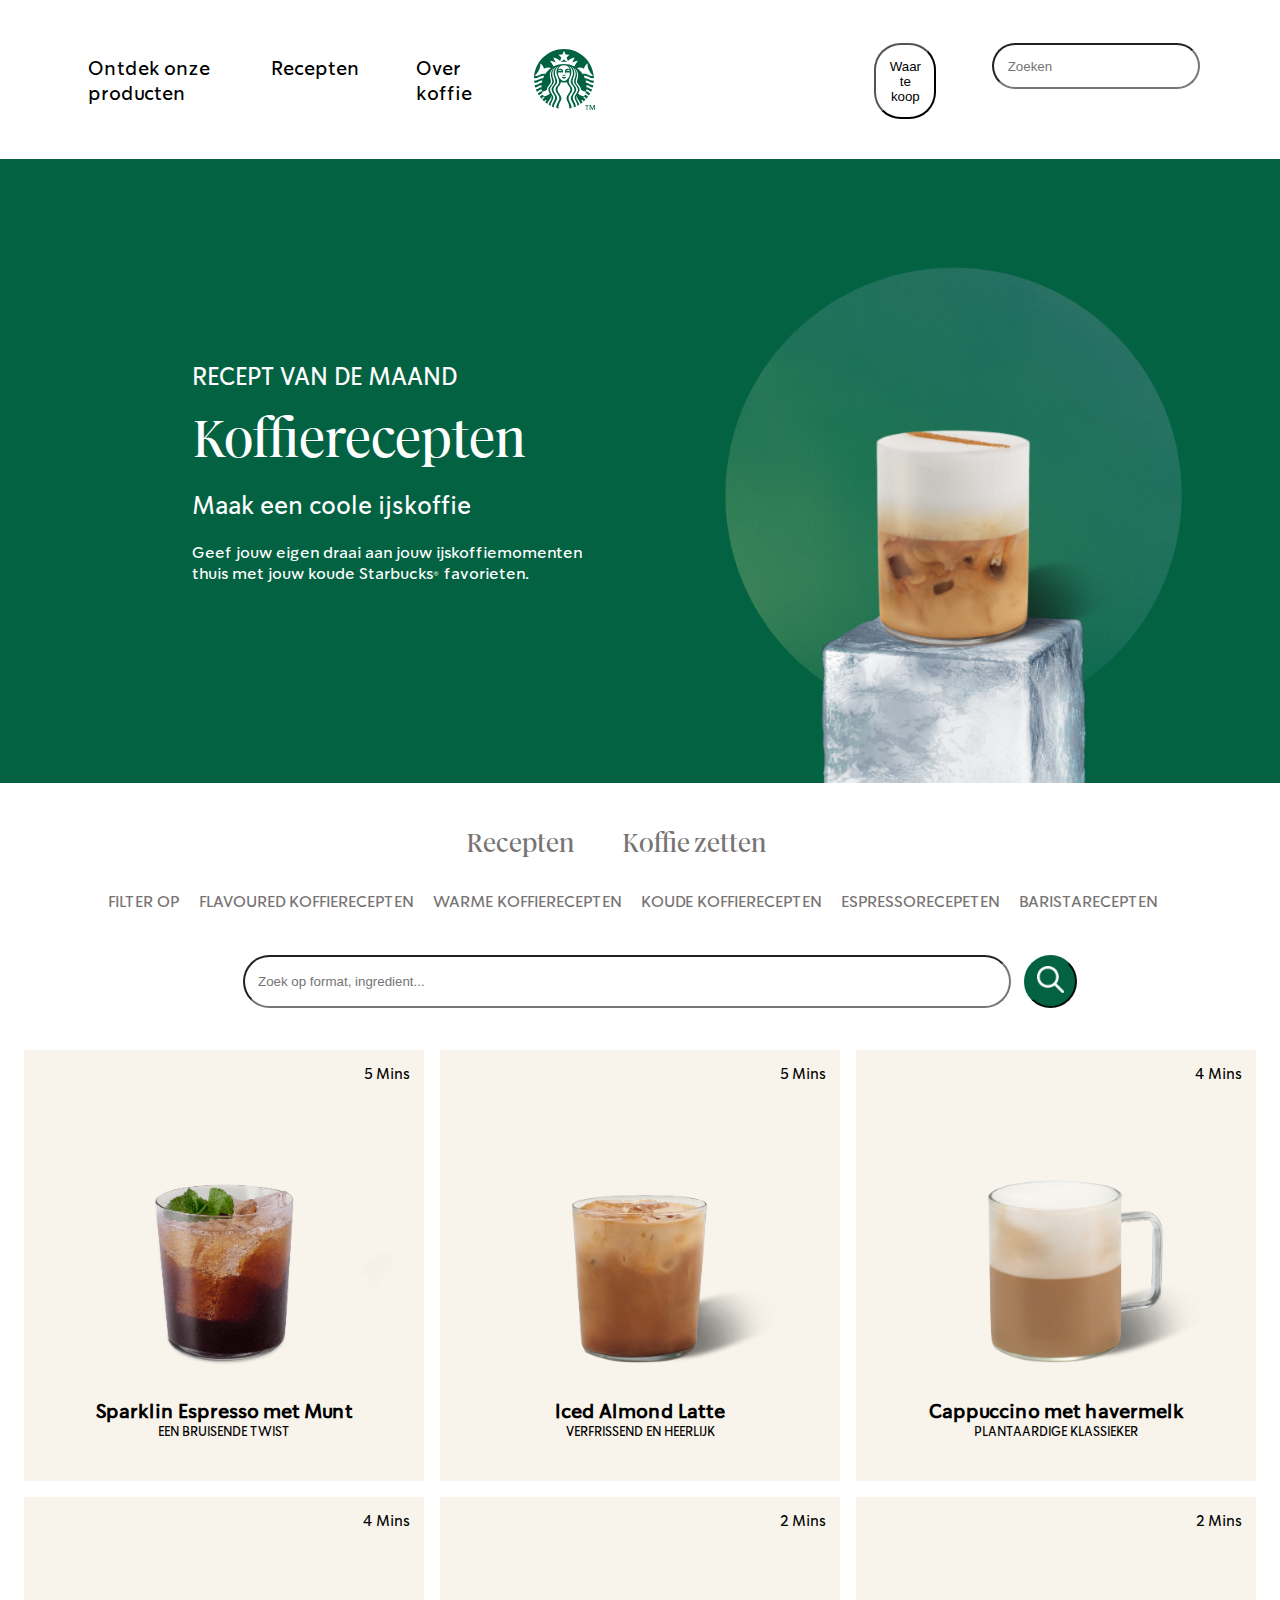
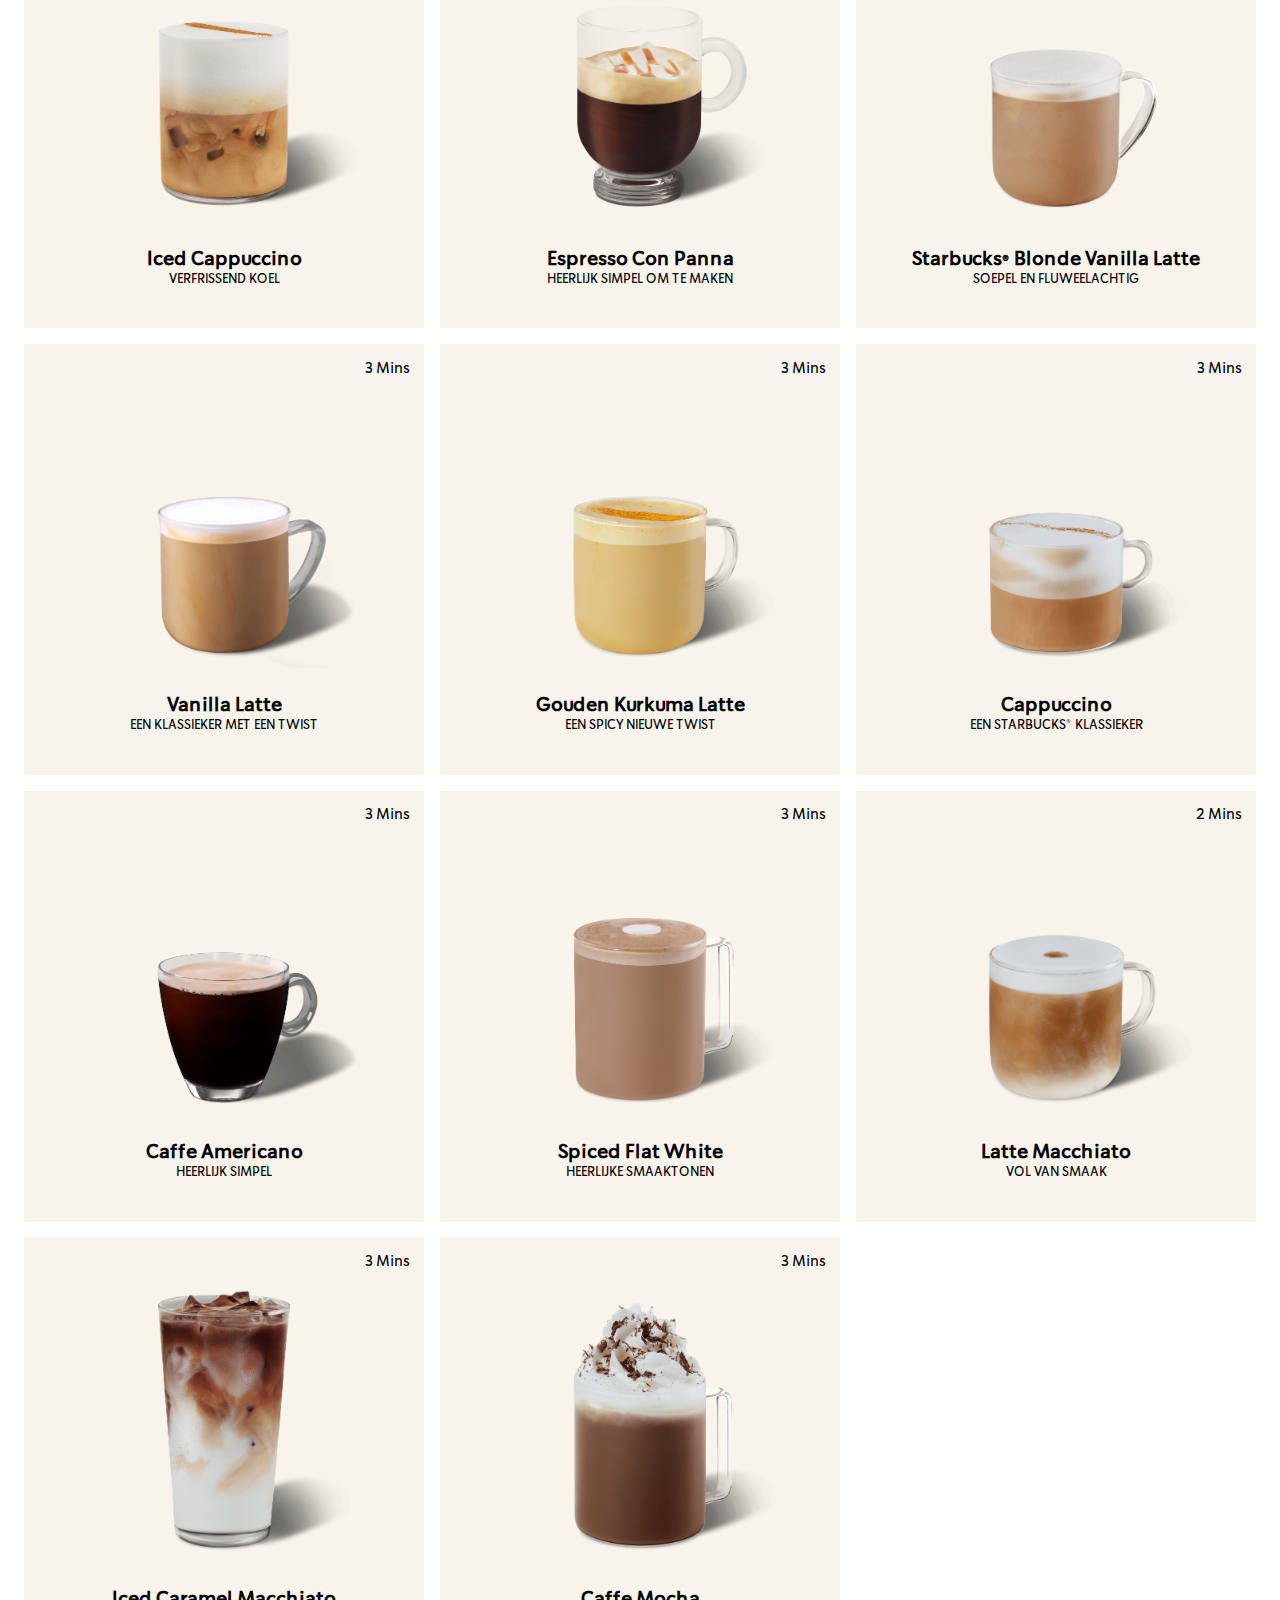
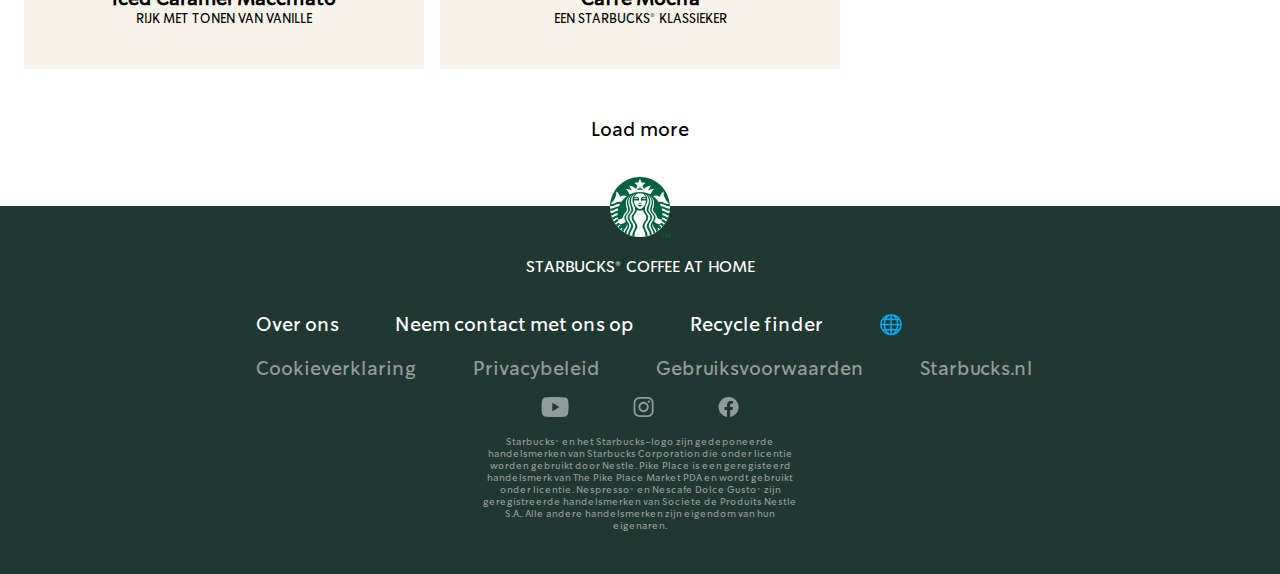
==== koffierecepten.html @ 139a053f "Za 16 sept 22:38" ====
<!DOCTYPE html>
<html lang="nl">
	
<head>
	<meta charset="UTF-8">
	<meta name="author" content="Elles Epskamp">
	<meta name="viewport" content="width=device-width, initial-scale=1.0">
	
	<title>Recepten | Starbucks® voor Thuis</title>
	
	<link href="styles/style.css" rel="stylesheet">
	<link rel="icon" type="image/svg" href="images/Starbuckslogo.svg">
</head>

<body>
    <!--header content-->
    <header>
        <nav>
            <ul>
                <li><a href="#">Ontdek onze producten</a></li>
                <li><a href="koffierecepten.html">Recepten</a></li>
                <li><a href="overkoffie.html">Over koffie</a></li>
            </ul>
        </nav>
			<img src="images/Starbuckslogo.svg" alt="Starbuckslogo">
		<nav>
			<ul>
				<li><button>Waar te koop</button></li>
				<li><input type="text" id="Zoekfunctie" name="Zoekfunctie" placeholder="Zoeken"></li>
			</ul>
		</nav>
	</header>
	<!--main content-->
	<main>
		<section> <!--section 1-->
			<article> 
				<h2>RECEPT VAN DE MAAND</h2>
				<h1>Koffierecepten</h1>
				<h2>Maak een coole ijskoffie</h2>
				<p>Geef jouw eigen draai aan jouw ijskoffiemomenten thuis met jouw koude Starbucks® favorieten.</p>
			</article>
			<img src="images/HeaderRecepten.png" alt="Iced cappuccino op een ijsblok">
		</section>
		<section> <!--section 2 -->
			<ul>
				<li>
					<a href="#">Recepten</a>
					<a href="#">Koffie zetten</a>
				</li>
				<li>
					<a href="#">FILTER OP</a>
					<a href="#">FLAVOURED KOFFIERECEPTEN</a>
					<a href="#">WARME KOFFIERECEPTEN</a>
					<a href="#">KOUDE KOFFIERECEPTEN</a>
					<a href="#">ESPRESSORECEPETEN</a>
					<a href="#">BARISTARECEPTEN</a>
				</li>
			</ul>
		</section>
		<section> <!--section 3-->
			<input type="text" id="Zoekfunctiekoffie" name="Zoekfunctie" placeholder="Zoek op format, ingredient...">
			<button><img src="images/search.png" alt="Icoontje vergrootglas"></button>
		</section>
		<section> <!--section 4-->
			<ul>
				<li>
					<a href="#">
						<img src="images/SparklingEspressoMunt.webp" alt="Sparkling espresso met munt in een glas">
						<p>
							5 Mins
						</p>
						<h3>
							Sparklin Espresso met Munt
						</h3>
						<p>
							Een bruisende twist
						</p>
					</a>
				</li>
				<li>
					<a href="#">
						<img src="images/IcedAlmondLatte.webp" alt="Iced almond latte in een glas">
						<p>
							5 Mins
						</p>
						<h3>
							Iced Almond Latte
						</h3>
						<p>
							Verfrissend en heerlijk
						</p>
					</a>
				</li>
				<li>
					<a href="#">
						<img src="images/CappuccinoHaver.webp" alt="Cappuccino met havermelk in glas">
						<p>
							4 Mins
						</p>
						<h3>
							Cappuccino met havermelk
						</h3>
						<p>
							Plantaardige klassieker
						</p>
					</a>
				</li>
				<li>
					<a href="#">
						<img src="images/IcedCappuccino.webp" alt="Iced cappuccino in glas">
						<p>
							4 Mins
						</p>
						<h3>
							Iced Cappuccino
						</h3>
						<p>
							Verfrissend koel
						</p>
					</a>
				</li>
				<li>
					<a href="#">
						<img src="images/EspressoConPanna.webp" alt="Espresso con panna in glas">
						<p>
							2 Mins
						</p>
						<h3>
							Espresso Con Panna
						</h3>
						<p>
							Heerlijk simpel om te maken
						</p>
					</a>
				</li>
				<li>
					<a href="#">
						<img src="images/StrarbucksBlondeVanillaLatte.webp" alt="Blonde vanilla latte in glas">
						<p>
							2 Mins
						</p>
						<h3>
							Starbucks® Blonde Vanilla Latte
						</h3>
						<p>
							Soepel en Fluweelachtig
						</p>
					</a>
				</li>
				<li>
					<a href="#">
						<img src="images/VanillaLatte.webp" alt="Vanilla latte in glas">
						<p>
							3 Mins
						</p>
						<h3>
							Vanilla Latte
						</h3>
						<p>
							Een klassieker met een twist
						</p>
					</a>
				</li>
				<li>
					<a href="#">
						<img src="images/GoudenKurkumaLatte.webp" alt="Gouden kurkuma latte in glas">
						<p>
							3 Mins
						</p>
						<h3>
							Gouden Kurkuma Latte
						</h3>
						<p>
							Een spicy nieuwe twist
						</p>
					</a>
				</li>
				<li>
					<a href="#">
						<img src="images/Cappuccino.webp" alt="Cappuccino in glas">
						<p>
							3 Mins
						</p>
						<h3>
							Cappuccino
						</h3>
						<p>
							Een Starbucks® klassieker
						</p>
					</a>
				</li>
				<li>
					<a href="#">
						<img src="images/CaffeAmericano.webp" alt="Caffe americano in glas">
						<p>
							3 Mins
						</p>
						<h3>
							Caffe Americano
						</h3>
						<p>
							Heerlijk simpel
						</p>
					</a>
				</li>
				<li>
					<a href="#">
						<img src="images/SpicedFlatWhite.webp" alt="Spiced flat white in glas">
						<p>
							3 Mins
						</p>
						<h3>
							Spiced Flat White
						</h3>
						<p>
							Heerlijke smaaktonen
						</p>
					</a>
				</li>
				<li>
					<a href="#">
						<img src="images/LatteMacchiato.webp" alt="Latte macchiato in glas">
						<p>
							2 Mins
						</p>
						<h3>
							Latte Macchiato
						</h3>
						<p>
							Vol van smaak
						</p>
					</a>
				</li>
				<li>
					<a href="#">
						<img src="images/IcedCaramelMacchiato.webp" alt="Iced caramel macchiato in glas">
						<p>
							3 Mins
						</p>
						<h3>
							Iced Caramel Macchiato
						</h3>
						<p>
							Rijk met tonen van vanille
						</p>
					</a>
				</li>
				<li>
					<a href="#">
						<img src="images/CafeMocha.webp" alt="Caffe mocha in glas">
						<p>
							3 Mins
						</p>
						<h3>
							Caffe Mocha
						</h3>
						<p>
							Een Starbucks® klassieker
						</p>
					</a>
				</li>
			</ul>
		</section>
		<section> <!--section 5-->
			<a href="#" id="load-more-button">Load more</a>
		</section>
	</main>
	<!--footer content-->
	<footer>
		<img src="images/Starbuckslogo.svg" alt="Starbuckslogo">
		<p>Starbucks® coffee at home</p>
        <nav>
            <ul>
                <li><a href="#">Over ons</a></li>
                <li><a href="#">Neem contact met ons op</a></li>
                <li><a href="#">Recycle finder</a></li>
            	<li><a href="#">&#x1f310;</a></li>
            </ul>
			<ul>
                <li><a href="#">Cookieverklaring</a></li>
                <li><a href="#">Privacybeleid</a></li>
                <li><a href="#">Gebruiksvoorwaarden</a></li>
				<li><a href="#">Starbucks.nl</a></li>
            </ul>
		</nav>
		<section> <!--section 6-->
			<img src="images/YoutubeLogo.svg" alt="Logo youtube"> 
			<img src="images/InstagramLogo.svg" alt="Logo instagram">
			<img src="images/FacebookLogo.svg" alt="Logo facebook">
		</section>
        <p>Starbucks® en het Starbucks-logo zijn gedeponeerde handelsmerken van Starbucks Corporation die onder licentie worden gebruikt door Nestle. Pike Place is een geregisteerd handelsmerk van The Pike Place Market PDA en wordt gebruikt onder licentie. Nespresso® en Nescafe Dolce Gusto® zijn geregistreerde handelsmerken van Societe de Produits Nestle S.A.. Alle andere handelsmerken zijn eigendom van hun eigenaren. </p>
	</footer>
	

	<script defer src="scripts/script.js"></script>
</body>
	
</html>
---- styles/style.css ----
/**************/
/* CSS REMEDY */
/**************/
*, *::after, *::before {
	box-sizing: border-box;
}





/**********************/
/* CUSTOM PROPERTIES */
/**********************/
:root {

/* Aangepaste kleurvariabelen */
	--color-text: #111;
	--color-background: #eee;
}






/****************/
/* JOUW STYLING */
/****************/

/* Algemene instellingen */
body {
	margin: 0;
	max-width: 100%;
}





/* Lettertypen */
@font-face {
	font-family: "Kop";
	src: url('/fonts/Lander\ Grande\ Regular.otf');
}

@font-face {
	font-family: "NormalText";
	src: url('/fonts/SoDoSans-Regular.ttf');
}





/* Header sectie */
header {
	display: grid;
	grid-template-columns: 1fr auto 1fr;
	align-items: center;
	width: 100vw;
	padding: 1.5em;
}





/* Navigatie (algemeen) */
nav ul {
	display: flex;
	padding: 0;
	margin-left: 4em;
}

nav ul li {
	list-style-type: none;
	padding-top: 0.2em;
	padding-right: 3.5em;
}

nav ul li a {
	text-decoration: none;
	color: black;
	font-weight: 100;
	font-size: 1.2em;
}

nav ul li a:hover,
nav ul li a:active {
	text-decoration: underline;
	color: #036242;
	font-weight: bold;
	font-size: 1.2em;
}

nav button:first-of-type {
	padding: 1em;
	border-radius: 2em;
	margin-left: 16em;
}

nav input:first-of-type {
	padding: 1em;
	border-radius: 2em;
	margin: 0;
}

nav input:first-of-type:hover,
nav input:first-of-type:active,
nav button:first-of-type:hover,
nav button:first-of-type:active {
	padding: 1em;
	border-radius: 2em;
	border-color: #036242;
}





/* Algemene sectie-instellingen */
section {
	max-width: 100%;
}





/* Eerste sectie */
main > section:first-of-type {
	background-color: #036242;
	display: flex;
	align-items: center;
	justify-content: space-between;
	margin: 0;
}

main article:first-of-type {
	margin: 0;
	padding-left: 12em;
}

section:first-of-type p:first-of-type {
	color: white;
}

/* Afbeeldingen in de eerste sectie */
main > section:first-of-type img {
	height: 35em;
	width: auto;
	margin-right: 6em;
	margin-left: 8em;
	margin-top: 4em;
}





/* Tweede sectie */
section:nth-of-type(2) {
	display: flex;
	justify-content: center;
}

section:nth-of-type(2) ul li:first-of-type {
	display: flex;
	justify-content: center;
	margin-top: 2em;
	margin-bottom: 2em;
}

section:nth-of-type(2) li:first-of-type a {
	padding-right: 2em;
	color: #787474;
	font-size: 1.5em;
	font-family: "Kop", Arial;
	text-decoration: none;
}

section:nth-of-type(2) li:first-of-type a:hover,
section:nth-of-type(2) li:first-of-type a:active {
	font-size: 1.5em;
	font-family: "Kop", Arial;
	text-decoration: underline;
	color: #036242;
}

section:nth-of-type(2) ul {
	padding: 0;
}

section:nth-of-type(2) li:nth-of-type(2) a {
	padding-right: 1em;
	color: #787474;
	font-size: 1em;
	font-family: "NormalText", Arial;
	text-decoration: none;
}

section:nth-of-type(2) li:nth-of-type(2) a:hover,
section:nth-of-type(2) li:nth-of-type(2) a:active {
	font-size: 1em;
	font-family: "NormalText", Arial;
	text-decoration: underline;
	color: #036242;
}



/* Derde sectie */
section:nth-of-type(3) {
	display: flex;
	justify-content: center; /* Horizontaal centreren */
	align-items: center; /* Verticaal centreren */
}

section:nth-of-type(3) input {
	padding: 1em;
	border-radius: 2em;
	margin-left: 3em;
	margin-top: 2em;
	margin-bottom: 2em;
	width: 60%;
	height: 4em;
}

section:nth-of-type(3) input:hover,
section:nth-of-type(3) input:active {
	padding: 1em;
	border-radius: 2em;
	border-color: #036242;
}

section:nth-of-type(3) button {
	border-radius: 50%;
	border-color: #036242;
	background-color: #036242;
	height: 4em;
	width: 4em;
	margin-left: 1em;
}

section:nth-of-type(3) button img {
	height: 2em;
	width: auto;
}

section:nth-of-type(3) button:hover,
section:nth-of-type(3) button:active {
	border-radius: 50%;
	border-color: #036242;
	background-color: #787474;
	height: 4em;
	width: 4em;
	margin-left: 1em;
}



/* Grid in de vierde sectie */
section:nth-of-type(4) ul {
	display: grid;
	grid-template-columns: repeat(3, 1fr); /* Drie even grote kolommen */
	gap: 1em; /* Voeg ruimte tussen de grid-items toe */
	justify-content: center; /* Plaats het grid in het midden van de container */
	padding: 0;
	margin-left: 8em;
	margin-right: 8em;
}

section:nth-of-type(4) ul li {
	list-style-type: none;
	text-align: center;
	padding: 1em;
	width: 25em;
	background-color: #f8f4ec;
	position: relative; /* Maak de positie van het vakje relatief voor absolute positionering */
}

section:nth-of-type(4) ul li p:first-of-type {
	margin-top: 0; /* Verwijder de bovenmarge van de p-elementen */
	position: absolute; /* Maak de positie van de p-elementen absoluut */
	right: 1em; /* Plaats de p-elementen 0.5em vanaf de rechterbovenhoek van het vakje */
	top: 1em; /* Plaats de p-elementen 0.5em vanaf de bovenkant van het vakje */
}

section:nth-of-type(4) ul img {
	max-width: 100%;
	height: auto;
}

section:nth-of-type(4) ul li h3 {
	margin-top: 1em;
	font-size: 1.2em;
	margin-bottom: 0em;
}

section:nth-of-type(4) ul li p {
	margin-top: 0em;
	font-size: 0.9em;
	margin-bottom: 2em;
}

section:nth-of-type(4) ul li a {
	text-decoration: none;
	color: inherit; /* Gebruik de kleur van de ouder (zwart) */
	font-weight: inherit; /* Gebruik de standaard letterdikte */
	font-size: inherit; /* Gebruik de standaard lettergrootte */
}

section:nth-of-type(4) ul li a p:nth-of-type(2){
	text-transform: uppercase; 
	font-size: 0.8em;
}





/* Center de Load More sectie, sectie 5 */
main section:nth-of-type(5) {
	text-align: center; /* Centreer de tekst horizontaal */
	padding-top: 2em; /* Voeg verticale ruimte toe boven en onder de sectie */
	padding-bottom: 4em;
}
  
/* Style voor de link in Load More */
main section:nth-of-type(5) a {
	text-decoration: none;
	color: black;
	font-size: 1.2em;
}
  
main section:nth-of-type(5) a:hover,
main section:nth-of-type(5) a:active {
	text-decoration: underline;
	color: #036242;
	font-weight: bold;
	font-size: 1.2em;
}
  




/* Overige stijlen */
h1 {
	font-family: "Kop", Arial;
	color: white;
	font-size: 3em;
	font-weight: lighter;
	margin-top: 0;
	margin-bottom: 0.2em;
}

h2 {
	font-family: "NormalText", Arial;
	font-weight: lighter;
	color: white;
}

button {
	background-color: white;
}

li {
	list-style-type: none;
}

p {
	font-family: "NormalText", Arial;
}

a {
	font-family: "NormalText", Arial;
}

/* Footer sectie */
footer {
	background-color: #1f3832;
	display: flex;
	flex-direction: column;
	align-items: center;
	text-align: center;
	padding-bottom: 2em;
}
  
footer > img:first-of-type {
	margin: 0 auto; /* Horizontaal centreren van het logo */
	position: relative;
	bottom: 2em;
}
  
footer > p:first-of-type {
	color: white;
	text-transform: uppercase;
	position: relative;
	bottom: 1em;
	margin: 0;
}

footer > a {
	margin: 1em 0; /* Verticaal centreren van de tekst met wat ruimte boven en onder */
	color: #fff;
}

footer nav {
	max-width: 80%;
}

footer nav ul:first-of-type li a {
	color: white;
}

footer nav ul:nth-of-type(2) li a {
	color: #989c9c;
}

footer section {
	display: flex;
	justify-content: center;
}

footer section img {
	margin-left: 2em;
	margin-right: 2em;
}

footer p:last-of-type {
	color: #989c9c;
	font-size: 0.6em;
	margin-right: 50em;
	margin-left: 50em;
	padding-top: 1em;
}
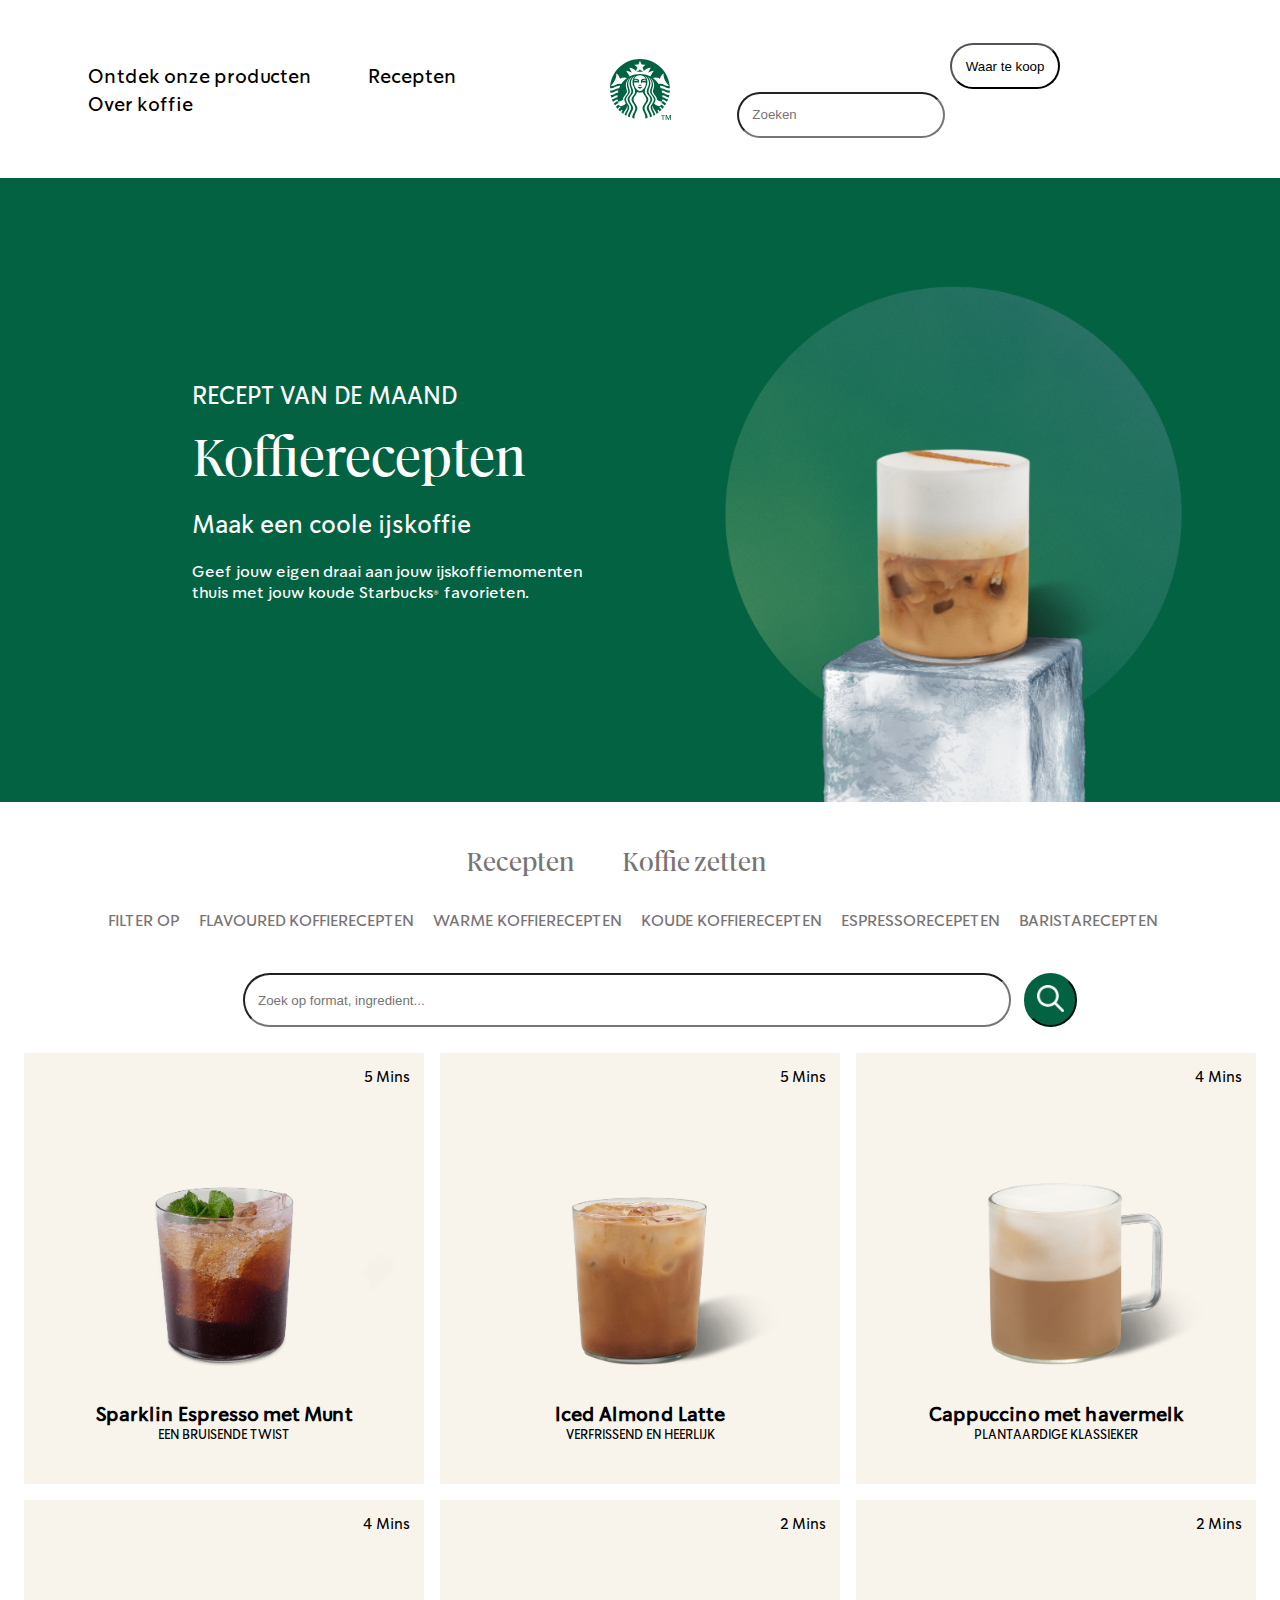
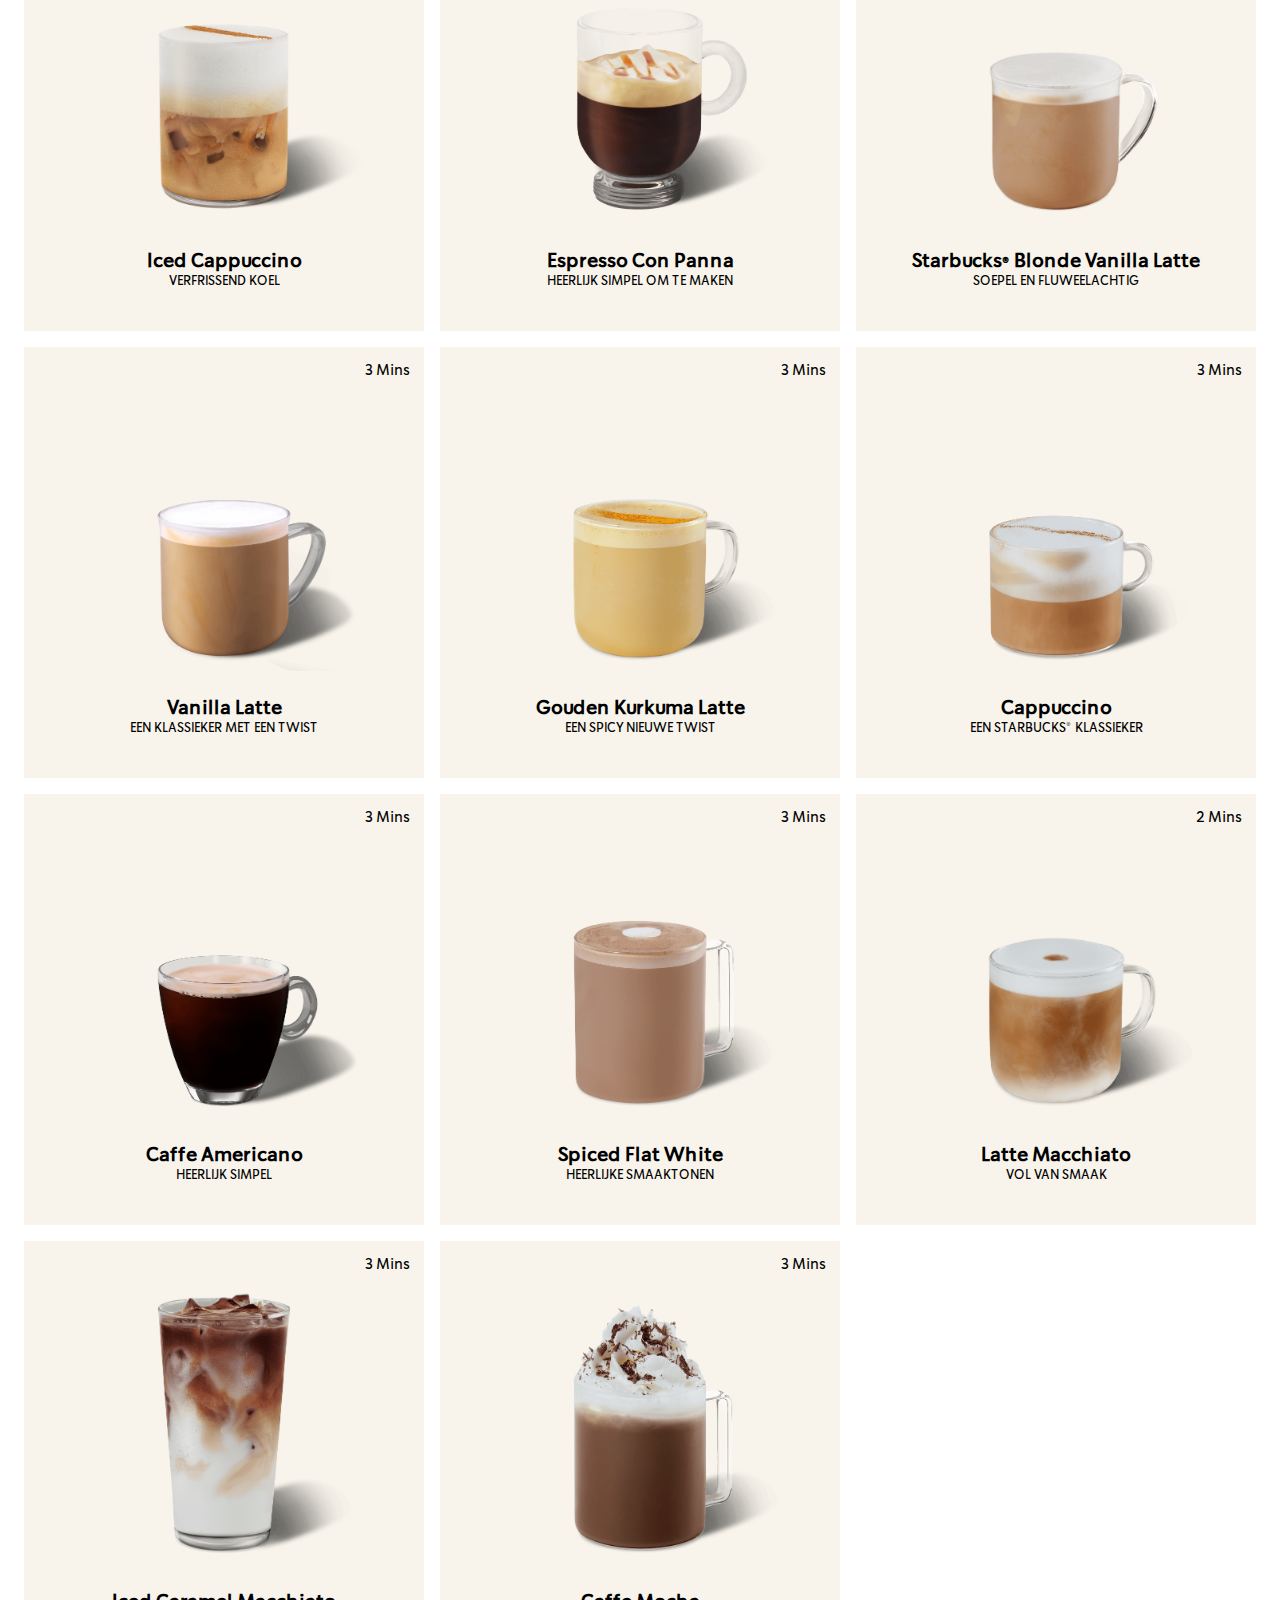
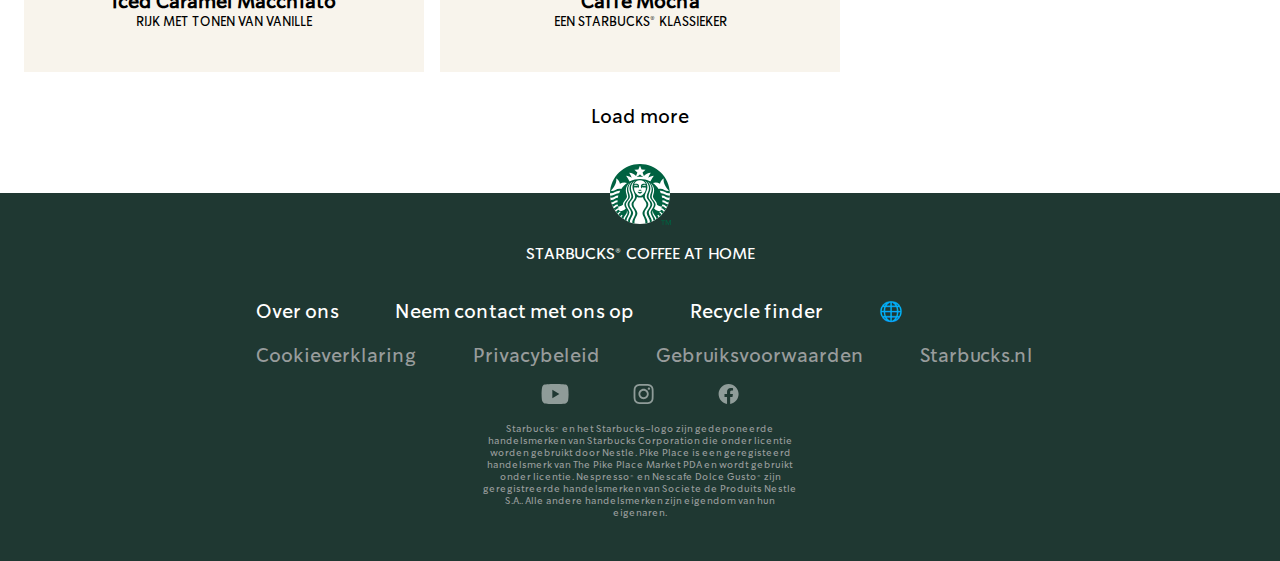
==== commit 2d61bab0: "Zo 24sept 20:45" ====
--- a/koffierecepten.html
+++ b/koffierecepten.html
@@ -17,7 +17,7 @@
     <header>
         <nav>
             <ul>
-                <li><a href="#">Ontdek onze producten</a></li>
+                <li><a href="koffierecepten.html">Ontdek onze producten</a></li>
                 <li><a href="koffierecepten.html">Recepten</a></li>
                 <li><a href="overkoffie.html">Over koffie</a></li>
             </ul>
@@ -44,16 +44,16 @@
 		<section> <!--section 2 -->
 			<ul>
 				<li>
-					<a href="#">Recepten</a>
-					<a href="#">Koffie zetten</a>
-				</li>
-				<li>
-					<a href="#">FILTER OP</a>
-					<a href="#">FLAVOURED KOFFIERECEPTEN</a>
-					<a href="#">WARME KOFFIERECEPTEN</a>
-					<a href="#">KOUDE KOFFIERECEPTEN</a>
-					<a href="#">ESPRESSORECEPETEN</a>
-					<a href="#">BARISTARECEPTEN</a>
+					<a href="overkoffie.html">Recepten</a>
+					<a href="overkoffie.html">Koffie zetten</a>
+				</li>
+				<li>
+					<a href="overkoffie.html">FILTER OP</a>
+					<a href="overkoffie.html">FLAVOURED KOFFIERECEPTEN</a>
+					<a href="overkoffie.html">WARME KOFFIERECEPTEN</a>
+					<a href="overkoffie.html">KOUDE KOFFIERECEPTEN</a>
+					<a href="overkoffie.html">ESPRESSORECEPETEN</a>
+					<a href="overkoffie.html">BARISTARECEPTEN</a>
 				</li>
 			</ul>
 		</section>
@@ -64,7 +64,7 @@
 		<section> <!--section 4-->
 			<ul>
 				<li>
-					<a href="#">
+					<a href="overkoffie.html">
 						<img src="images/SparklingEspressoMunt.webp" alt="Sparkling espresso met munt in een glas">
 						<p>
 							5 Mins
@@ -78,7 +78,7 @@
 					</a>
 				</li>
 				<li>
-					<a href="#">
+					<a href="overkoffie.html">
 						<img src="images/IcedAlmondLatte.webp" alt="Iced almond latte in een glas">
 						<p>
 							5 Mins
@@ -92,7 +92,7 @@
 					</a>
 				</li>
 				<li>
-					<a href="#">
+					<a href="overkoffie.html">
 						<img src="images/CappuccinoHaver.webp" alt="Cappuccino met havermelk in glas">
 						<p>
 							4 Mins
@@ -106,7 +106,7 @@
 					</a>
 				</li>
 				<li>
-					<a href="#">
+					<a href="overkoffie.html">
 						<img src="images/IcedCappuccino.webp" alt="Iced cappuccino in glas">
 						<p>
 							4 Mins
@@ -120,7 +120,7 @@
 					</a>
 				</li>
 				<li>
-					<a href="#">
+					<a href="overkoffie.html">
 						<img src="images/EspressoConPanna.webp" alt="Espresso con panna in glas">
 						<p>
 							2 Mins
@@ -134,7 +134,7 @@
 					</a>
 				</li>
 				<li>
-					<a href="#">
+					<a href="overkoffie.html">
 						<img src="images/StrarbucksBlondeVanillaLatte.webp" alt="Blonde vanilla latte in glas">
 						<p>
 							2 Mins
@@ -148,7 +148,7 @@
 					</a>
 				</li>
 				<li>
-					<a href="#">
+					<a href="overkoffie.html">
 						<img src="images/VanillaLatte.webp" alt="Vanilla latte in glas">
 						<p>
 							3 Mins
@@ -162,7 +162,7 @@
 					</a>
 				</li>
 				<li>
-					<a href="#">
+					<a href="overkoffie.html">
 						<img src="images/GoudenKurkumaLatte.webp" alt="Gouden kurkuma latte in glas">
 						<p>
 							3 Mins
@@ -176,7 +176,7 @@
 					</a>
 				</li>
 				<li>
-					<a href="#">
+					<a href="overkoffie.html">
 						<img src="images/Cappuccino.webp" alt="Cappuccino in glas">
 						<p>
 							3 Mins
@@ -190,7 +190,7 @@
 					</a>
 				</li>
 				<li>
-					<a href="#">
+					<a href="overkoffie.html">
 						<img src="images/CaffeAmericano.webp" alt="Caffe americano in glas">
 						<p>
 							3 Mins
@@ -204,7 +204,7 @@
 					</a>
 				</li>
 				<li>
-					<a href="#">
+					<a href="overkoffie.html">
 						<img src="images/SpicedFlatWhite.webp" alt="Spiced flat white in glas">
 						<p>
 							3 Mins
@@ -218,7 +218,7 @@
 					</a>
 				</li>
 				<li>
-					<a href="#">
+					<a href="overkoffie.html">
 						<img src="images/LatteMacchiato.webp" alt="Latte macchiato in glas">
 						<p>
 							2 Mins
@@ -232,7 +232,7 @@
 					</a>
 				</li>
 				<li>
-					<a href="#">
+					<a href="overkoffie.html">
 						<img src="images/IcedCaramelMacchiato.webp" alt="Iced caramel macchiato in glas">
 						<p>
 							3 Mins
@@ -246,7 +246,7 @@
 					</a>
 				</li>
 				<li>
-					<a href="#">
+					<a href="overkoffie.html">
 						<img src="images/CafeMocha.webp" alt="Caffe mocha in glas">
 						<p>
 							3 Mins
@@ -262,7 +262,7 @@
 			</ul>
 		</section>
 		<section> <!--section 5-->
-			<a href="#" id="load-more-button">Load more</a>
+			<a href="overkoffie.html" id="load-more-button">Load more</a>
 		</section>
 	</main>
 	<!--footer content-->
@@ -271,23 +271,23 @@
 		<p>Starbucks® coffee at home</p>
         <nav>
             <ul>
-                <li><a href="#">Over ons</a></li>
-                <li><a href="#">Neem contact met ons op</a></li>
-                <li><a href="#">Recycle finder</a></li>
-            	<li><a href="#">&#x1f310;</a></li>
+                <li><a href="overkoffie.html">Over ons</a></li>
+                <li><a href="overkoffie.html">Neem contact met ons op</a></li>
+                <li><a href="overkoffie.html">Recycle finder</a></li>
+            	<li><a href="overkoffie.html">&#x1f310;</a></li>
             </ul>
 			<ul>
-                <li><a href="#">Cookieverklaring</a></li>
-                <li><a href="#">Privacybeleid</a></li>
-                <li><a href="#">Gebruiksvoorwaarden</a></li>
-				<li><a href="#">Starbucks.nl</a></li>
+                <li><a href="overkoffie.html">Cookieverklaring</a></li>
+                <li><a href="overkoffie.html">Privacybeleid</a></li>
+                <li><a href="overkoffie.html">Gebruiksvoorwaarden</a></li>
+				<li><a href="overkoffie.html">Starbucks.nl</a></li>
             </ul>
 		</nav>
-		<section> <!--section 6-->
+		<article>
 			<img src="images/YoutubeLogo.svg" alt="Logo youtube"> 
 			<img src="images/InstagramLogo.svg" alt="Logo instagram">
 			<img src="images/FacebookLogo.svg" alt="Logo facebook">
-		</section>
+		</article>
         <p>Starbucks® en het Starbucks-logo zijn gedeponeerde handelsmerken van Starbucks Corporation die onder licentie worden gebruikt door Nestle. Pike Place is een geregisteerd handelsmerk van The Pike Place Market PDA en wordt gebruikt onder licentie. Nespresso® en Nescafe Dolce Gusto® zijn geregistreerde handelsmerken van Societe de Produits Nestle S.A.. Alle andere handelsmerken zijn eigendom van hun eigenaren. </p>
 	</footer>
 	
--- a/styles/style.css
+++ b/styles/style.css
@@ -28,32 +28,42 @@
 /* JOUW STYLING */
 /****************/
 
-/* Algemene instellingen */
+/*************************/
+/* ALGEMENE INSTELLINGEN */
+/*************************/
 body {
 	margin: 0;
-	max-width: 100%;
-}
-
-
-
-
-
-/* Lettertypen */
+	max-width: 100vw;
+}
+
+.page2 main {
+	margin: 0;
+	max-width: 100vw;
+}
+
+
+
+
+/**********************************/
+/* LETTERTYPEN (Mozilla.org, 2023)*/
+/**********************************/
 @font-face {
 	font-family: "Kop";
-	src: url('/fonts/Lander\ Grande\ Regular.otf');
+	src: url('../fonts/LanderGrandeRegular.otf') format("opentype");
 }
 
 @font-face {
 	font-family: "NormalText";
-	src: url('/fonts/SoDoSans-Regular.ttf');
-}
-
-
-
-
-
-/* Header sectie */
+	src: url('../fonts/SoDoSans-Regular.ttf') format("truetype");
+}
+
+
+
+
+
+/*******************************/
+/* HEADER SECTIE PAGINA 1 EN 2 */
+/*******************************/
 header {
 	display: grid;
 	grid-template-columns: 1fr auto 1fr;
@@ -66,9 +76,12 @@
 
 
 
-/* Navigatie (algemeen) */
+/************************************/
+/* ALGEMENE NAVIGATIE PAGINA 1 EN 2 */
+/************************************/
 nav ul {
 	display: flex;
+	flex-wrap: wrap;
 	padding: 0;
 	margin-left: 4em;
 }
@@ -82,7 +95,6 @@
 nav ul li a {
 	text-decoration: none;
 	color: black;
-	font-weight: 100;
 	font-size: 1.2em;
 }
 
@@ -90,7 +102,6 @@
 nav ul li a:active {
 	text-decoration: underline;
 	color: #036242;
-	font-weight: bold;
 	font-size: 1.2em;
 }
 
@@ -119,7 +130,9 @@
 
 
 
-/* Algemene sectie-instellingen */
+/********************************/
+/* ALGEMENE SECTIE INSTELLINGEN */
+/********************************/
 section {
 	max-width: 100%;
 }
@@ -128,7 +141,9 @@
 
 
 
-/* Eerste sectie */
+/*****************/
+/* EERSTE SECTIE */
+/*****************/
 main > section:first-of-type {
 	background-color: #036242;
 	display: flex;
@@ -159,14 +174,18 @@
 
 
 
-/* Tweede sectie */
+/*****************/
+/* TWEEDE SECTIE */
+/*****************/
 section:nth-of-type(2) {
 	display: flex;
+	flex-wrap: wrap;
 	justify-content: center;
 }
 
 section:nth-of-type(2) ul li:first-of-type {
 	display: flex;
+	flex-wrap: wrap;
 	justify-content: center;
 	margin-top: 2em;
 	margin-bottom: 2em;
@@ -176,14 +195,14 @@
 	padding-right: 2em;
 	color: #787474;
 	font-size: 1.5em;
-	font-family: "Kop", Arial;
+	font-family: "Kop";
 	text-decoration: none;
 }
 
 section:nth-of-type(2) li:first-of-type a:hover,
 section:nth-of-type(2) li:first-of-type a:active {
 	font-size: 1.5em;
-	font-family: "Kop", Arial;
+	font-family: "Kop";
 	text-decoration: underline;
 	color: #036242;
 }
@@ -196,25 +215,30 @@
 	padding-right: 1em;
 	color: #787474;
 	font-size: 1em;
-	font-family: "NormalText", Arial;
+	font-family: "NormalText";
 	text-decoration: none;
 }
 
 section:nth-of-type(2) li:nth-of-type(2) a:hover,
 section:nth-of-type(2) li:nth-of-type(2) a:active {
 	font-size: 1em;
-	font-family: "NormalText", Arial;
+	font-family: "NormalText";
 	text-decoration: underline;
 	color: #036242;
 }
 
 
 
-/* Derde sectie */
+
+
+/****************/
+/* DERDE SECTIE */
+/****************/
 section:nth-of-type(3) {
 	display: flex;
 	justify-content: center; /* Horizontaal centreren */
 	align-items: center; /* Verticaal centreren */
+	flex-wrap: wrap;
 }
 
 section:nth-of-type(3) input {
@@ -260,15 +284,28 @@
 
 
 
-/* Grid in de vierde sectie */
+
+
+/*****************/
+/* VIERDE SECTIE */
+/*****************/
+section:nth-of-type(4) {
+	display: flex;
+	justify-content: center; /* Plaats het grid in het midden van de container */
+	align-items: center;
+	flex-wrap: wrap;
+	padding: 0;
+	margin: 0;
+}
+
 section:nth-of-type(4) ul {
 	display: grid;
 	grid-template-columns: repeat(3, 1fr); /* Drie even grote kolommen */
 	gap: 1em; /* Voeg ruimte tussen de grid-items toe */
 	justify-content: center; /* Plaats het grid in het midden van de container */
 	padding: 0;
-	margin-left: 8em;
-	margin-right: 8em;
+	margin: 0;
+	max-width: 100%;
 }
 
 section:nth-of-type(4) ul li {
@@ -320,6 +357,9 @@
 
 
 
+/***********/
+/* SECTIE 5*/
+/***********/
 /* Center de Load More sectie, sectie 5 */
 main section:nth-of-type(5) {
 	text-align: center; /* Centreer de tekst horizontaal */
@@ -338,7 +378,6 @@
 main section:nth-of-type(5) a:active {
 	text-decoration: underline;
 	color: #036242;
-	font-weight: bold;
 	font-size: 1.2em;
 }
   
@@ -346,9 +385,180 @@
 
 
 
-/* Overige stijlen */
+/**************/
+/* ALGEMEEN P2*/
+/**************/
+.page2 main {
+	max-width: 100%;
+}
+
+.page2 section {
+	padding: 0;
+}
+
+.page2 h3 {
+	font-family: "Kop";
+	font-size: 2em;
+	text-transform: uppercase; 
+}
+
+.page2 h3:first-of-type,
+.page2 h3:nth-of-type(2),
+.page2 h3:nth-of-type(3),
+.page2 h3:nth-of-type(4),
+.page2 h3:nth-of-type(5),
+.page2 h3:nth-of-type(6) {
+	padding-left: 2em;
+	margin-left: 1em;
+	margin-top: 3em;
+}
+
+.page2 h4 {
+	font-family: "Kop";
+	font-size: 1.2em;
+}
+
+
+
+
+/**************/
+/* SECTIE 1 P2*/
+/**************/
+.page2 > section:first-of-type > article:first-of-type {
+	position: relative;
+	overflow: hidden; /* Voorkom dat de tekst buiten de sectie valt */
+	display: flex;
+	flex-wrap: wrap;
+	align-content: center;
+	align-items:center;
+	text-align:left; /* Uitlijnen van tekst in het midden van de afbeelding */
+	margin-top: 7em;
+	max-width: 50em;
+}
+  
+.page2 > section:first-of-type > img:first-of-type {
+	position: absolute;
+	margin: 0;
+	top: 8em;
+	width: 100%; /* Breedte 100% van de pagina */
+	height: 35em; /* Hoogte instellen op 35em */
+	object-fit: cover; /* Bijsnijden (croppen) om de verhoudingen te behouden */
+}
+
+.page2 section:first-of-type h1,
+.page2 section:first-of-type h2,
+.page2 section:first-of-type p {
+	position: relative; /* Breng de tekst naar voren */
+	z-index: 1; /* Plaats de tekst bovenop de afbeelding */
+	padding: 0; /* Voeg wat ruimte toe rond de tekst voor leesbaarheid */
+	margin: 1;
+}
+
+
+
+
+
+/*****************/
+/* DIV 1, 3 P2*/
+/*****************/
+.page2 div:first-of-type,
+.page2 div:nth-of-type(3),
+.page2 div:nth-of-type(5)  {
+	display: flex;
+	flex-wrap: wrap;
+	justify-content: center;
+	align-items: flex-start;
+}
+
+.page2 div:first-of-type section,
+.page2 div:nth-of-type(3) section,
+.page2 div:nth-of-type(5) section {
+	margin: 1em;
+	display: flex;
+	flex-direction: column;
+	flex-wrap: wrap;
+	justify-content: left;
+	align-items: baseline;
+}
+
+.page2 div:first-of-type img,
+.page2 div:nth-of-type(3) img,
+.page2 div:nth-of-type(5) img {
+	flex: 1;
+	max-width: 100%;
+	max-height: 100%;
+	width: auto;
+	height: auto;
+	padding: 0;
+}
+
+.page2 div p:first-of-type {
+	color: #111;
+}
+
+.page2 h3:first-of-type {
+	margin: 1em;
+	margin-top: 8em;
+}
+
+
+
+
+/*****************/
+/* DIV 2, 6    P2*/
+/*****************/
+.page2 div:nth-of-type(2),
+.page2 div:nth-of-type(6)  {
+	display: flex;
+	flex-wrap: wrap;
+	justify-content: center;
+	align-items: flex-start;
+	margin-top: 2em;
+}
+
+.page2 div:nth-of-type(2) section,
+.page2 div:nth-of-type(6) section {
+	margin: 1em;
+	display: flex;
+	flex-direction: column;
+	flex-wrap: wrap;
+	justify-content: left;
+	align-items: baseline;
+	max-width: 40.5em;
+}
+
+.page2 div:nth-of-type(2) img,
+.page2 div:nth-of-type(6) img {
+	flex: 1;
+	max-width: 100%;
+	max-height: 100%;
+	width: auto;
+	height: auto;
+	padding: 0;
+}
+
+.page2 div p:first-of-type {
+	color: #111;
+}
+
+
+
+
+
+/**************/
+/* SECTIE 5 P2*/
+/**************/
+
+
+
+
+
+
+/*******************/
+/* OVERIGE STIJLEN */
+/*******************/
 h1 {
-	font-family: "Kop", Arial;
+	font-family: "Kop";
 	color: white;
 	font-size: 3em;
 	font-weight: lighter;
@@ -357,7 +567,7 @@
 }
 
 h2 {
-	font-family: "NormalText", Arial;
+	font-family: "NormalText";
 	font-weight: lighter;
 	color: white;
 }
@@ -378,11 +588,18 @@
 	font-family: "NormalText", Arial;
 }
 
-/* Footer sectie */
+
+
+
+
+/**********************/
+/* FOOTER PAGE 1/2 */
+/**********************/
 footer {
 	background-color: #1f3832;
 	display: flex;
 	flex-direction: column;
+	flex-wrap: wrap;
 	align-items: center;
 	text-align: center;
 	padding-bottom: 2em;
@@ -419,12 +636,13 @@
 	color: #989c9c;
 }
 
-footer section {
-	display: flex;
+footer article {
+	display: flex;
+	flex-wrap: wrap;
 	justify-content: center;
 }
 
-footer section img {
+footer article img {
 	margin-left: 2em;
 	margin-right: 2em;
 }
@@ -435,4 +653,4 @@
 	margin-right: 50em;
 	margin-left: 50em;
 	padding-top: 1em;
-}+}
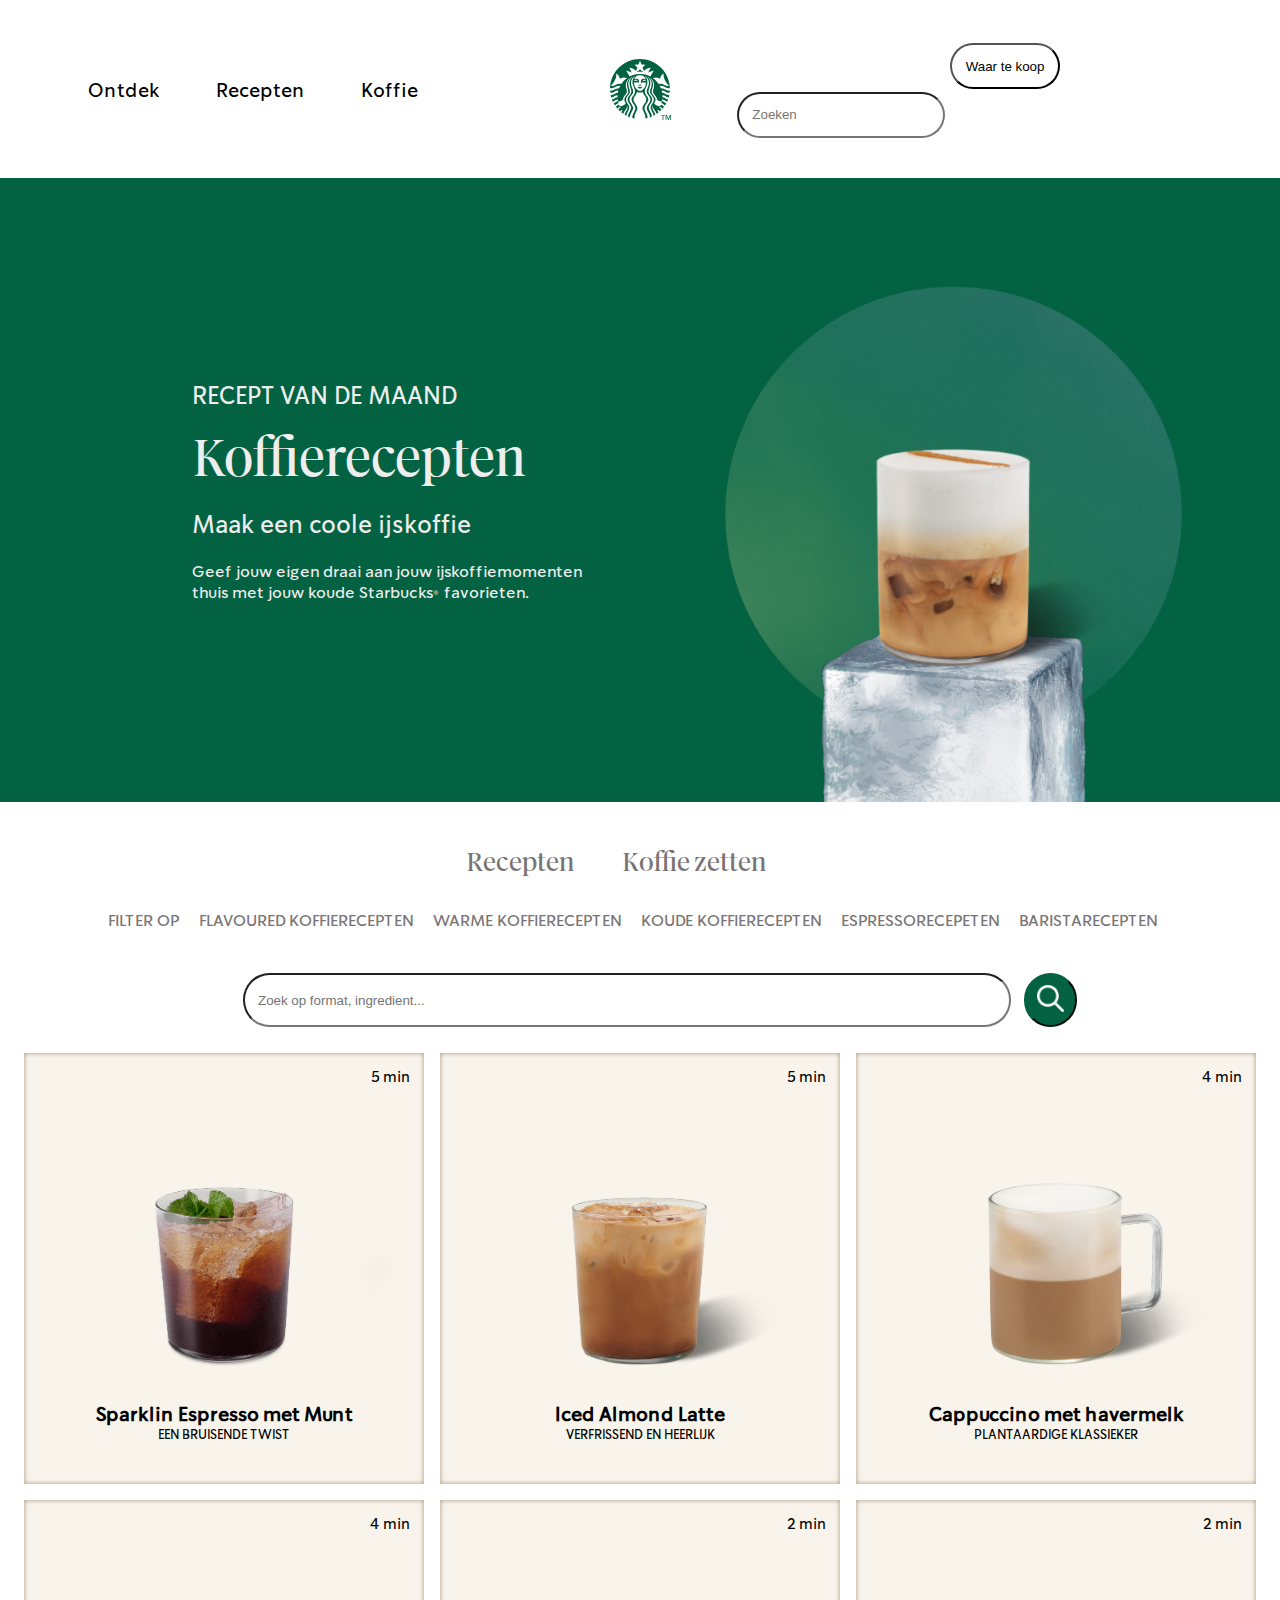
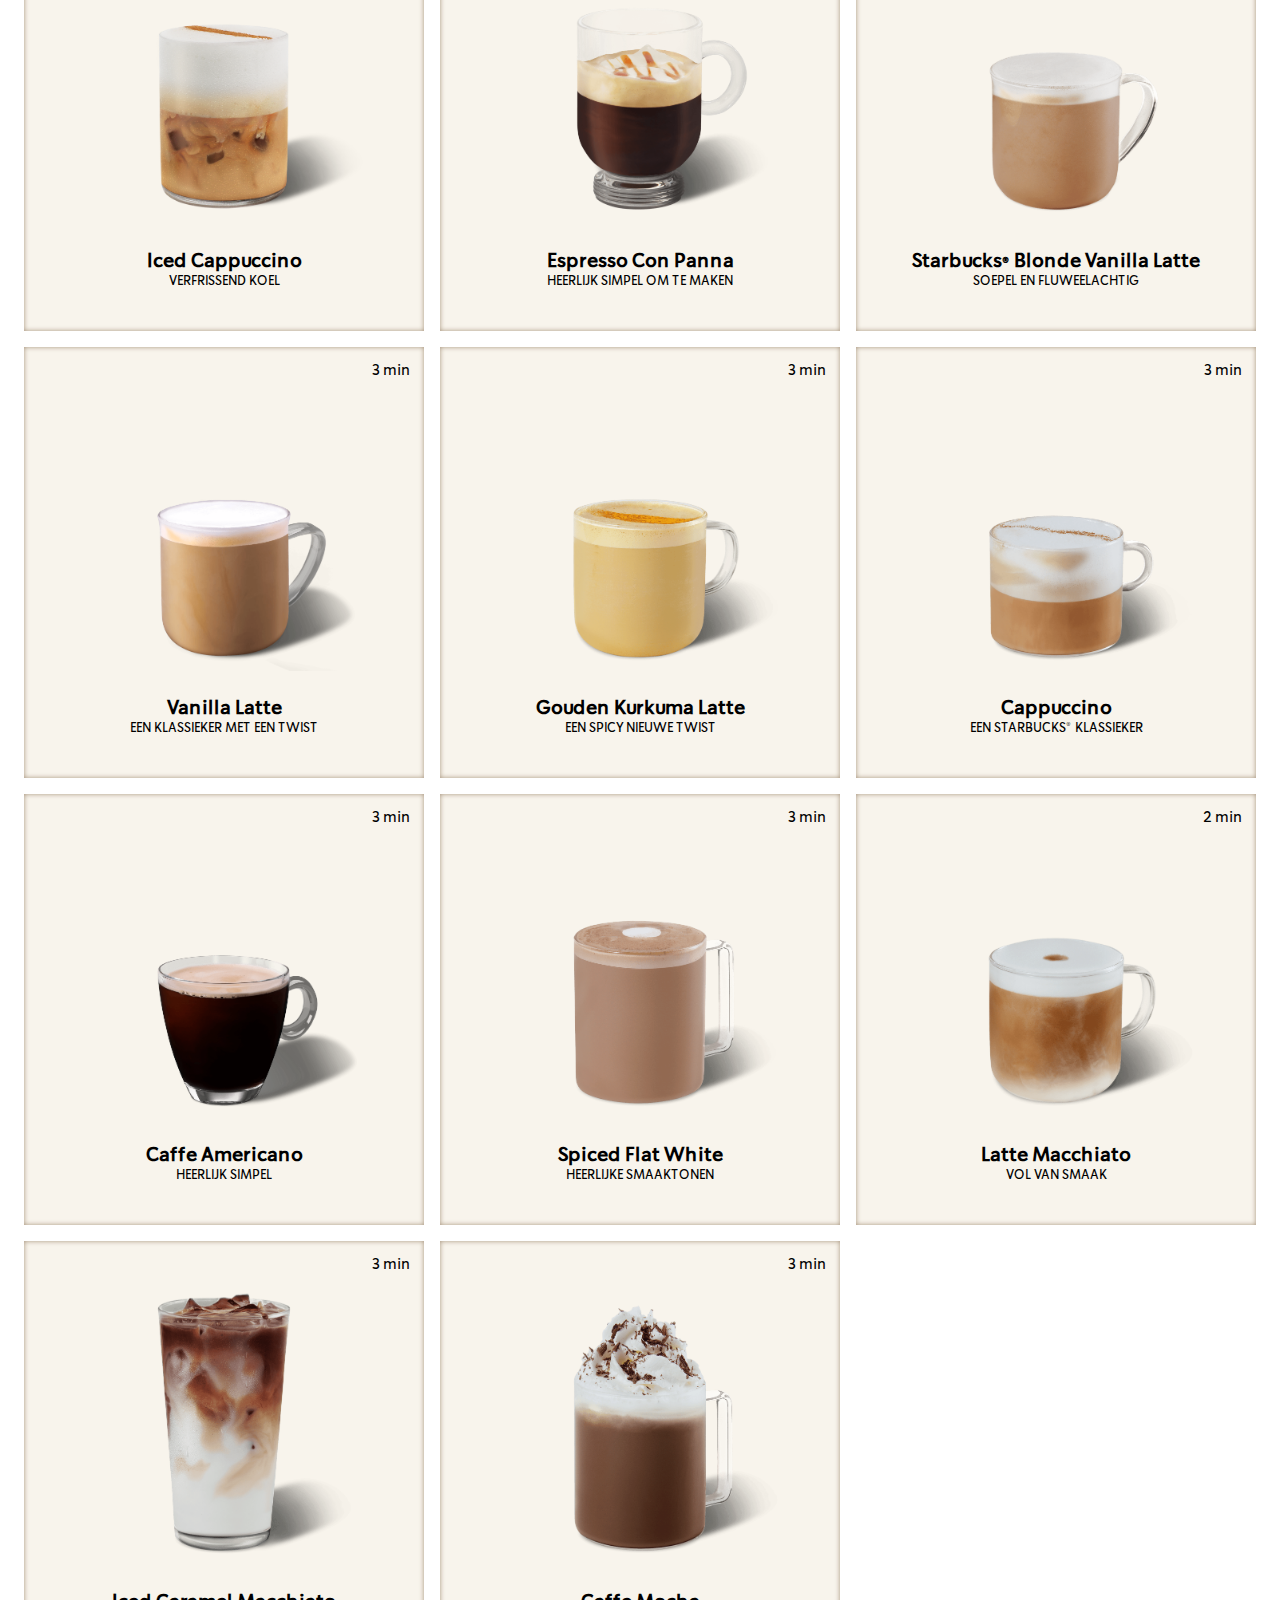
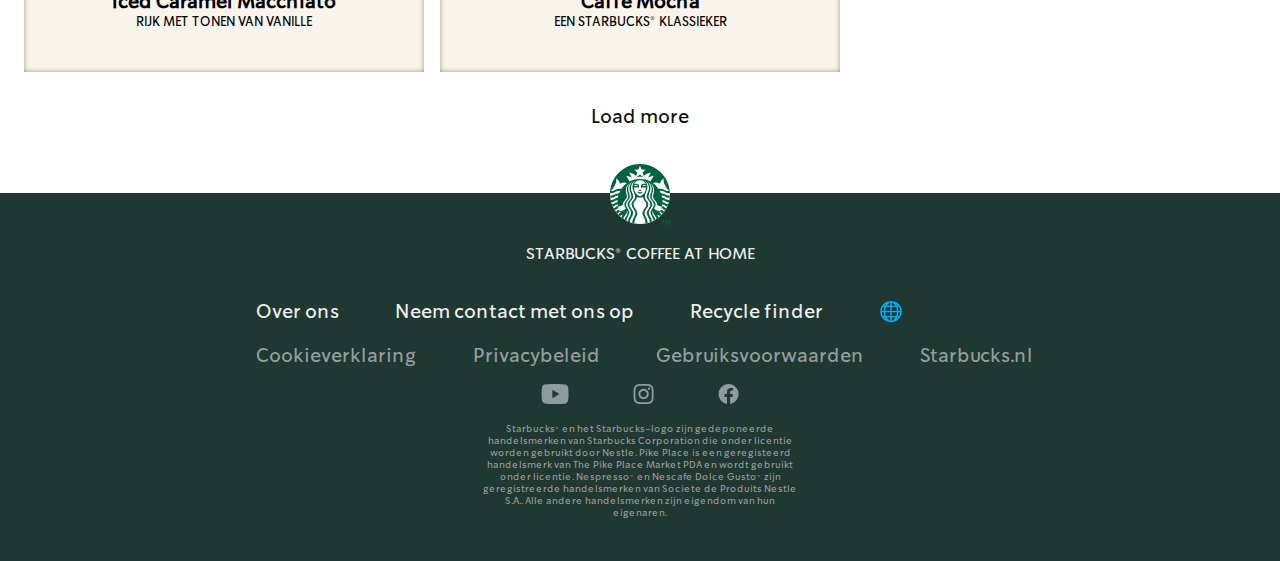
==== commit 64061a15: "Wo27sepy upload toegankelijkheidstest vb" ====
--- a/koffierecepten.html
+++ b/koffierecepten.html
@@ -17,9 +17,9 @@
     <header>
         <nav>
             <ul>
-                <li><a href="koffierecepten.html">Ontdek onze producten</a></li>
+                <li><a href="koffierecepten.html">Ontdek</a></li>
                 <li><a href="koffierecepten.html">Recepten</a></li>
-                <li><a href="overkoffie.html">Over koffie</a></li>
+                <li><a href="overkoffie.html">Koffie</a></li>
             </ul>
         </nav>
 			<img src="images/Starbuckslogo.svg" alt="Starbuckslogo">
@@ -67,7 +67,7 @@
 					<a href="overkoffie.html">
 						<img src="images/SparklingEspressoMunt.webp" alt="Sparkling espresso met munt in een glas">
 						<p>
-							5 Mins
+							5 min
 						</p>
 						<h3>
 							Sparklin Espresso met Munt
@@ -81,7 +81,7 @@
 					<a href="overkoffie.html">
 						<img src="images/IcedAlmondLatte.webp" alt="Iced almond latte in een glas">
 						<p>
-							5 Mins
+							5 min
 						</p>
 						<h3>
 							Iced Almond Latte
@@ -95,7 +95,7 @@
 					<a href="overkoffie.html">
 						<img src="images/CappuccinoHaver.webp" alt="Cappuccino met havermelk in glas">
 						<p>
-							4 Mins
+							4 min
 						</p>
 						<h3>
 							Cappuccino met havermelk
@@ -109,7 +109,7 @@
 					<a href="overkoffie.html">
 						<img src="images/IcedCappuccino.webp" alt="Iced cappuccino in glas">
 						<p>
-							4 Mins
+							4 min
 						</p>
 						<h3>
 							Iced Cappuccino
@@ -123,7 +123,7 @@
 					<a href="overkoffie.html">
 						<img src="images/EspressoConPanna.webp" alt="Espresso con panna in glas">
 						<p>
-							2 Mins
+							2 min
 						</p>
 						<h3>
 							Espresso Con Panna
@@ -137,7 +137,7 @@
 					<a href="overkoffie.html">
 						<img src="images/StrarbucksBlondeVanillaLatte.webp" alt="Blonde vanilla latte in glas">
 						<p>
-							2 Mins
+							2 min
 						</p>
 						<h3>
 							Starbucks® Blonde Vanilla Latte
@@ -151,7 +151,7 @@
 					<a href="overkoffie.html">
 						<img src="images/VanillaLatte.webp" alt="Vanilla latte in glas">
 						<p>
-							3 Mins
+							3 min
 						</p>
 						<h3>
 							Vanilla Latte
@@ -165,7 +165,7 @@
 					<a href="overkoffie.html">
 						<img src="images/GoudenKurkumaLatte.webp" alt="Gouden kurkuma latte in glas">
 						<p>
-							3 Mins
+							3 min
 						</p>
 						<h3>
 							Gouden Kurkuma Latte
@@ -179,7 +179,7 @@
 					<a href="overkoffie.html">
 						<img src="images/Cappuccino.webp" alt="Cappuccino in glas">
 						<p>
-							3 Mins
+							3 min
 						</p>
 						<h3>
 							Cappuccino
@@ -193,7 +193,7 @@
 					<a href="overkoffie.html">
 						<img src="images/CaffeAmericano.webp" alt="Caffe americano in glas">
 						<p>
-							3 Mins
+							3 min
 						</p>
 						<h3>
 							Caffe Americano
@@ -207,7 +207,7 @@
 					<a href="overkoffie.html">
 						<img src="images/SpicedFlatWhite.webp" alt="Spiced flat white in glas">
 						<p>
-							3 Mins
+							3 min
 						</p>
 						<h3>
 							Spiced Flat White
@@ -221,7 +221,7 @@
 					<a href="overkoffie.html">
 						<img src="images/LatteMacchiato.webp" alt="Latte macchiato in glas">
 						<p>
-							2 Mins
+							2 min
 						</p>
 						<h3>
 							Latte Macchiato
@@ -235,7 +235,7 @@
 					<a href="overkoffie.html">
 						<img src="images/IcedCaramelMacchiato.webp" alt="Iced caramel macchiato in glas">
 						<p>
-							3 Mins
+							3 min
 						</p>
 						<h3>
 							Iced Caramel Macchiato
@@ -249,7 +249,7 @@
 					<a href="overkoffie.html">
 						<img src="images/CafeMocha.webp" alt="Caffe mocha in glas">
 						<p>
-							3 Mins
+							3 min
 						</p>
 						<h3>
 							Caffe Mocha
--- a/styles/style.css
+++ b/styles/style.css
@@ -16,7 +16,11 @@
 
 /* Aangepaste kleurvariabelen */
 	--color-text: #111;
-	--color-background: #eee;
+	--color-text2: #eee;
+	--color-background: #ffffff;
+	--color-accents: #036242;
+	--color-box-shadow: #111;
+	--color-box-shadow2: #eee;
 }
 
 
@@ -41,6 +45,18 @@
 	max-width: 100vw;
 }
 
+a:focus,
+input:focus {
+	outline: none !important;
+    border: 1px solid #036242;
+    box-shadow: 0 0 10px var(--color-box-shadow);
+}
+
+button:focus {
+	outline: none !important;
+    border: 1px solid #036242;
+    box-shadow: 0 5px 20px var(--color-box-shadow2);
+}
 
 
 
@@ -79,54 +95,104 @@
 /************************************/
 /* ALGEMENE NAVIGATIE PAGINA 1 EN 2 */
 /************************************/
+/* Default styles */
 nav ul {
 	display: flex;
 	flex-wrap: wrap;
 	padding: 0;
 	margin-left: 4em;
 }
-
+  
 nav ul li {
 	list-style-type: none;
 	padding-top: 0.2em;
 	padding-right: 3.5em;
 }
-
+  
 nav ul li a {
 	text-decoration: none;
 	color: black;
 	font-size: 1.2em;
 }
-
+  
 nav ul li a:hover,
 nav ul li a:active {
 	text-decoration: underline;
 	color: #036242;
 	font-size: 1.2em;
 }
-
-nav button:first-of-type {
+  
+nav button:first-of-type,
+nav input:first-of-type {
 	padding: 1em;
 	border-radius: 2em;
 	margin-left: 16em;
 }
-
+  
 nav input:first-of-type {
-	padding: 1em;
-	border-radius: 2em;
 	margin: 0;
 }
-
+  
 nav input:first-of-type:hover,
 nav input:first-of-type:active,
 nav button:first-of-type:hover,
 nav button:first-of-type:active {
-	padding: 1em;
-	border-radius: 2em;
 	border-color: #036242;
-}
-
-
+	box-shadow: 0px 0px 10px #036242;
+}
+
+@media screen and (max-width: 767px) {
+	/* Verberg de "Waar te koop" knop */
+	nav button:first-of-type {
+	 	 display: none;
+	}
+	
+	/* Toon het hamburgermenu-icoontje */
+	nav input:first-of-type {
+	  	display: block;
+	  	width: 6em;
+		margin: 0;
+	}
+
+	nav button:first-of-type,
+	nav input:first-of-type {
+		padding: 1em;
+		border-radius: 2em;
+		margin: 0;
+	}
+
+	nav {
+		margin:0.7em;
+	}
+
+	nav img {
+		transform: scale(0.7);
+	}
+
+	nav ul {
+		display: flex;
+		flex-wrap: wrap;
+		padding: 0;
+		margin-left: 0em;
+	}
+
+	nav ul li {
+		padding: 0;
+		margin-left: 0em;
+	}
+
+	nav ul li a {
+		text-decoration: none;
+		color: black;
+		font-size: 0.8em;
+	}
+
+	header {
+		max-width: 100vw;
+		padding: 0;
+	}
+}
+  
 
 
 
@@ -158,7 +224,7 @@
 }
 
 section:first-of-type p:first-of-type {
-	color: white;
+	color: var(--color-text2);
 }
 
 /* Afbeeldingen in de eerste sectie */
@@ -256,12 +322,13 @@
 	padding: 1em;
 	border-radius: 2em;
 	border-color: #036242;
+	box-shadow: 0px 0px 10px var(--color-accents);
 }
 
 section:nth-of-type(3) button {
 	border-radius: 50%;
-	border-color: #036242;
-	background-color: #036242;
+	border-color: var(--color-accents);
+	background-color: var(--color-accents);
 	height: 4em;
 	width: 4em;
 	margin-left: 1em;
@@ -275,7 +342,7 @@
 section:nth-of-type(3) button:hover,
 section:nth-of-type(3) button:active {
 	border-radius: 50%;
-	border-color: #036242;
+	border-color:var(--color-accents);
 	background-color: #787474;
 	height: 4em;
 	width: 4em;
@@ -315,6 +382,7 @@
 	width: 25em;
 	background-color: #f8f4ec;
 	position: relative; /* Maak de positie van het vakje relatief voor absolute positionering */
+	box-shadow: inset 0px 0px 5px rgb(165, 146, 122);
 }
 
 section:nth-of-type(4) ul li p:first-of-type {
@@ -370,19 +438,23 @@
 /* Style voor de link in Load More */
 main section:nth-of-type(5) a {
 	text-decoration: none;
-	color: black;
+	color: var(--color-text);
 	font-size: 1.2em;
 }
   
 main section:nth-of-type(5) a:hover,
 main section:nth-of-type(5) a:active {
 	text-decoration: underline;
-	color: #036242;
+	color: var(--color-accents);
 	font-size: 1.2em;
 }
   
 
 
+
+/******************************************/
+/*                 VOOR P2                */
+/******************************************/
 
 
 /**************/
@@ -409,21 +481,52 @@
 .page2 h3:nth-of-type(5),
 .page2 h3:nth-of-type(6) {
 	padding-left: 2em;
-	margin-left: 1em;
+	margin-left: 0.5em;
 	margin-top: 3em;
 }
 
 .page2 h4 {
 	font-family: "Kop";
-	font-size: 1.2em;
-}
-
-
+	font-size: 2.2em;
+	font-weight: 100;
+}
+
+.page2 button {
+	border-radius: 1em;
+	border-color: white;
+	background-color: var(--color-accents);
+	color: var(--color-text2);
+	width: 8em;
+	padding: 1em;
+	position: absolute;
+	bottom: 2em;
+	opacity: 100%;
+	left: 4em;
+}
+
+.page2 button:active,
+.page2 button:hover {
+	border-radius: 1em;
+	border-color: black;
+	background-color: lightgray;
+	color: var(--color-text);
+	width: 8em;
+	padding: 1em;
+	position: absolute;
+	bottom: 2em;
+	opacity: 100%;
+	left: 4em;
+	box-shadow: 5px 5px white;
+}
 
 
 /**************/
 /* SECTIE 1 P2*/
 /**************/
+.page2 > section:first-of-type {
+	background-color:white;
+}
+
 .page2 > section:first-of-type > article:first-of-type {
 	position: relative;
 	overflow: hidden; /* Voorkom dat de tekst buiten de sectie valt */
@@ -443,6 +546,7 @@
 	width: 100%; /* Breedte 100% van de pagina */
 	height: 35em; /* Hoogte instellen op 35em */
 	object-fit: cover; /* Bijsnijden (croppen) om de verhoudingen te behouden */
+	overflow: hidden;
 }
 
 .page2 section:first-of-type h1,
@@ -451,23 +555,35 @@
 	position: relative; /* Breng de tekst naar voren */
 	z-index: 1; /* Plaats de tekst bovenop de afbeelding */
 	padding: 0; /* Voeg wat ruimte toe rond de tekst voor leesbaarheid */
-	margin: 1;
-}
-
-
-
-
-
-/*****************/
-/* DIV 1, 3 P2*/
+}
+
+
+
+
+
+/*****************/
+/* H3 boven div 1*/
+/*****************/
+.page2 h3:first-of-type {
+	margin-top: 8em;
+}
+
+
+
+
+
+/*****************/
+/* DIV 1, 3, 5 P2*/
 /*****************/
 .page2 div:first-of-type,
 .page2 div:nth-of-type(3),
-.page2 div:nth-of-type(5)  {
-	display: flex;
-	flex-wrap: wrap;
-	justify-content: center;
+.page2 div:nth-of-type(5) {
+	display: flex;
+	flex-wrap: wrap;
+	justify-content: flex-start;
 	align-items: flex-start;
+	position: relative;
+	margin-left: 4em;
 }
 
 .page2 div:first-of-type section,
@@ -477,8 +593,9 @@
 	display: flex;
 	flex-direction: column;
 	flex-wrap: wrap;
-	justify-content: left;
-	align-items: baseline;
+	justify-content: center; /* Aangepast naar het midden uitlijnen */
+	align-items: center; /* Aangepast naar het midden uitlijnen */
+	position: relative;
 }
 
 .page2 div:first-of-type img,
@@ -492,14 +609,89 @@
 	padding: 0;
 }
 
-.page2 div p:first-of-type {
-	color: #111;
-}
-
-.page2 h3:first-of-type {
-	margin: 1em;
-	margin-top: 8em;
-}
+.page2 div:first-of-type section:nth-of-type(1) p {
+	color: var(--color-text); /* Zwart voor de eerste p in div 1 */
+	position: absolute;
+	top: 0.5em;
+	right: 2em; /* Rechtsboven uitlijnen */
+}
+
+.page2 div:first-of-type section:nth-of-type(2) p,
+.page2 div:first-of-type section:nth-of-type(3) p {
+	color: var(--color-text2); 
+	position: absolute;
+	top: 0.5em;
+	right: 2em; /* Rechtsboven uitlijnen */
+}
+
+.page2 div:first-of-type h4:first-of-type {
+	margin: 0.5em;
+	color: var(--color-text2);
+	text-align: center; /* Centreren van de h4 */
+	position: absolute;
+	bottom: 1em; 
+}
+
+.page2 div:nth-of-type(3) p,
+.page2 div:nth-of-type(5) p {
+	position: absolute;
+	top: 0.5em;
+	right: 2em; /* Rechtsboven uitlijnen */
+}
+
+/* Specifiekere styling div 3 */
+
+.page2 div:nth-of-type(3) h4:first-of-type {
+	margin: 0.5em;
+	color: var(--color-text2); 
+	text-align: center; /* Centreren van de h4 */
+	position: absolute;
+	bottom: 1em; 
+}
+
+.page2 div:nth-of-type(3) section:nth-of-type(2) h4 {
+	margin: 0.5em;
+	color: var(--color-text);
+	text-align: center; /* Centreren van de h4 */
+	position: absolute;
+	bottom: 1em; 
+}
+
+.page2 div:nth-of-type(3) section:nth-of-type(2) p {
+	color: var(--color-text);; /* Zwart voor de eerste p in div 1 */
+	position: absolute;
+	top: 0.5em;
+	right: 2em; /* Rechtsboven uitlijnen */
+}
+
+.page2 div:nth-of-type(3) section:nth-of-type(1) p,
+.page2 div:nth-of-type(3) section:nth-of-type(3) p {
+	color: var(--color-text2); 
+	position: absolute;
+	top: 0.5em;
+	right: 2em; /* Rechtsboven uitlijnen */
+}
+
+/* Specifiekere styling div 5 */
+
+.page2 div:nth-of-type(5) h4:first-of-type {
+	margin: 0.5em;
+	color: var(--color-text2); 
+	text-align: center; /* Centreren van de h4 */
+	position: absolute;
+	bottom: 1em; 
+	left: 0.1em;
+}
+
+.page2 div:nth-of-type(5) section:nth-of-type(1) p,
+.page2 div:nth-of-type(5) section:nth-of-type(2) p,
+.page2 div:nth-of-type(5) section:nth-of-type(3) p {
+	color: var(--color-text2);
+	position: absolute;
+	top: 0.5em;
+	right: 2em; /* Rechtsboven uitlijnen */
+}
+
 
 
 
@@ -514,6 +706,7 @@
 	justify-content: center;
 	align-items: flex-start;
 	margin-top: 2em;
+	position: relative;
 }
 
 .page2 div:nth-of-type(2) section,
@@ -525,6 +718,7 @@
 	justify-content: left;
 	align-items: baseline;
 	max-width: 40.5em;
+	position: relative;
 }
 
 .page2 div:nth-of-type(2) img,
@@ -537,18 +731,142 @@
 	padding: 0;
 }
 
-.page2 div p:first-of-type {
-	color: #111;
-}
-
-
-
-
-
-/**************/
-/* SECTIE 5 P2*/
-/**************/
-
+/* Specifiekere styling div 2 */
+
+.page2 div:nth-of-type(2) h4:first-of-type {
+	margin: 0.5em;
+	color: var(--color-text2);
+	text-align: center; /* Centreren van de h4 */
+	position: absolute;
+	bottom: 4.1em; 
+	left: 1em;
+}
+
+.page2 div:nth-of-type(2) section:nth-of-type(1) p:first-of-type {
+	color: var(--color-text2); 
+	position: absolute;
+	top: 0.5em;
+	right: 2em; /* Rechtsboven uitlijnen */
+}
+
+.page2 div:nth-of-type(2) section:nth-of-type(2) p:first-of-type {
+	color: var(--color-text); 
+	position: absolute;
+	top: 0.5em;
+	right: 2em; /* Rechtsboven uitlijnen */
+}
+
+.page2 div:nth-of-type(2) p:nth-of-type(2) {
+	color: var(--color-text2);
+	text-align: left; /* Centreren van de h4 */
+	position: absolute;
+	bottom: 4.5em; 
+	left: 3.5em;
+	width: 32em;
+}
+
+/* Specifiekere styling div 6 */
+
+.page2 div:nth-of-type(6) h4:first-of-type {
+	margin: 0.5em;
+	color: var(--color-text2);
+	text-align: center; /* Centreren van de h4 */
+	position: absolute;
+	bottom: 4.1em; 
+	left: 1em;
+}
+
+.page2 div:nth-of-type(6) section:nth-of-type(1) p:first-of-type,
+.page2 div:nth-of-type(6) section:nth-of-type(2) p:first-of-type {
+	color: var(--color-text2); 
+	position: absolute;
+	top: 0.5em;
+	right: 2em; /* Rechtsboven uitlijnen */
+}
+
+.page2 div:nth-of-type(6) p:nth-of-type(2) {
+	color: var(--color-text2);
+	text-align: left; /* Centreren van de h4 */
+	position: absolute;
+	bottom: 4.5em; 
+	left: 3.5em;
+	width: 32em;
+}
+
+.page2 div:nth-of-type(6) {
+	margin-bottom: 6em;
+}
+
+
+
+
+
+/*********/
+/* DIV 4 */
+/*********/
+div:nth-of-type(4) {
+    display: flex;
+	flex-wrap: wrap;
+	justify-content: center;
+	align-items: flex-start;
+	margin-top: 2em;
+	position: relative;
+	margin-left: 5em;
+	margin-right: 5em;
+}
+
+div:nth-of-type(4) img {
+    flex: 1;
+	max-width: 100%;
+	max-height: 100%;
+	width: auto;
+	height: auto;
+	padding: 0;
+}
+
+
+div:nth-of-type(4) section {
+	color: var(--color-text2);
+	text-align: left; /* Centreren van de h4 */
+	position: absolute;
+	bottom: 18em; 
+	left: 5em;
+	width: 32em;
+}
+
+div:nth-of-type(4) h2,
+div:nth-of-type(4) h4 {
+    text-align: left; /* Links uitlijnen */
+	color: var(--color-text2);
+	margin: 0;
+}
+
+div:nth-of-type(4) h2 {
+	font-size: 1em;
+	margin-bottom: 0.2em;
+}
+
+div:nth-of-type(4) p,
+div:nth-of-type(4) button,
+div:nth-of-type(4) p:last-child {
+    text-align: left; /* Links uitlijnen */
+    display: inline-block; /* Plaats deze elementen naast elkaar */
+    margin-right: 1em; /* Voeg wat ruimte tussen de elementen toe */
+}
+
+div:nth-of-type(4) button,
+div:nth-of-type(4) button:active,
+div:nth-of-type(4) button:hover {
+	position: absolute;
+	bottom: -4em;
+	left: 0em;
+}
+
+div:nth-of-type(4) p:last-of-type {
+	position: absolute;
+	bottom: -3.5em;
+	left: 8em;
+}
 
 
 
@@ -559,7 +877,7 @@
 /*******************/
 h1 {
 	font-family: "Kop";
-	color: white;
+	color: var(--color-text2);
 	font-size: 3em;
 	font-weight: lighter;
 	margin-top: 0;
@@ -569,11 +887,11 @@
 h2 {
 	font-family: "NormalText";
 	font-weight: lighter;
-	color: white;
+	color: var(--color-text2);
 }
 
 button {
-	background-color: white;
+	background-color: var(--color-background);
 }
 
 li {
@@ -612,7 +930,7 @@
 }
   
 footer > p:first-of-type {
-	color: white;
+	color: var(--color-text2);
 	text-transform: uppercase;
 	position: relative;
 	bottom: 1em;
@@ -621,7 +939,13 @@
 
 footer > a {
 	margin: 1em 0; /* Verticaal centreren van de tekst met wat ruimte boven en onder */
-	color: #fff;
+	color: var(--color-text2);
+}
+
+a:focus {
+	outline: none !important;
+    border: 1px solid white;
+    box-shadow: 0 0 10px black;
 }
 
 footer nav {
@@ -629,7 +953,7 @@
 }
 
 footer nav ul:first-of-type li a {
-	color: white;
+	color:var(--color-text2);
 }
 
 footer nav ul:nth-of-type(2) li a {
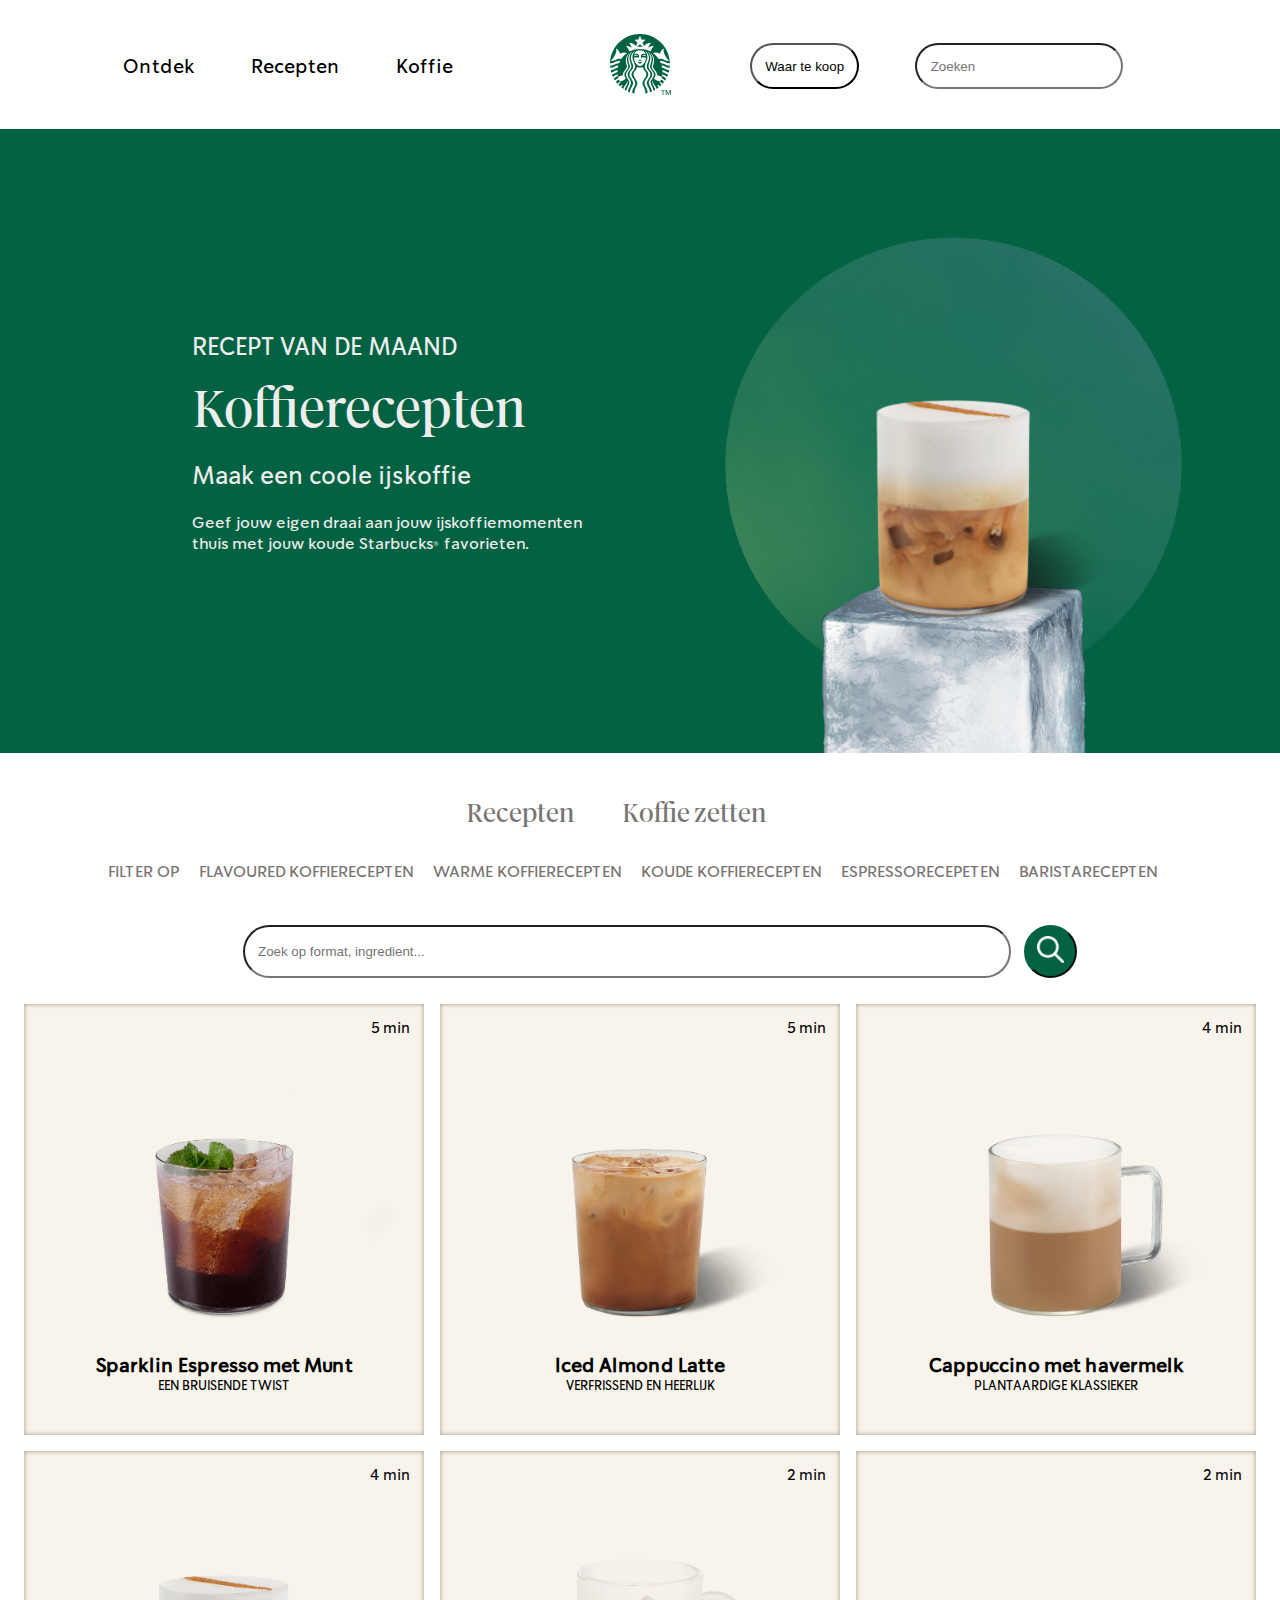
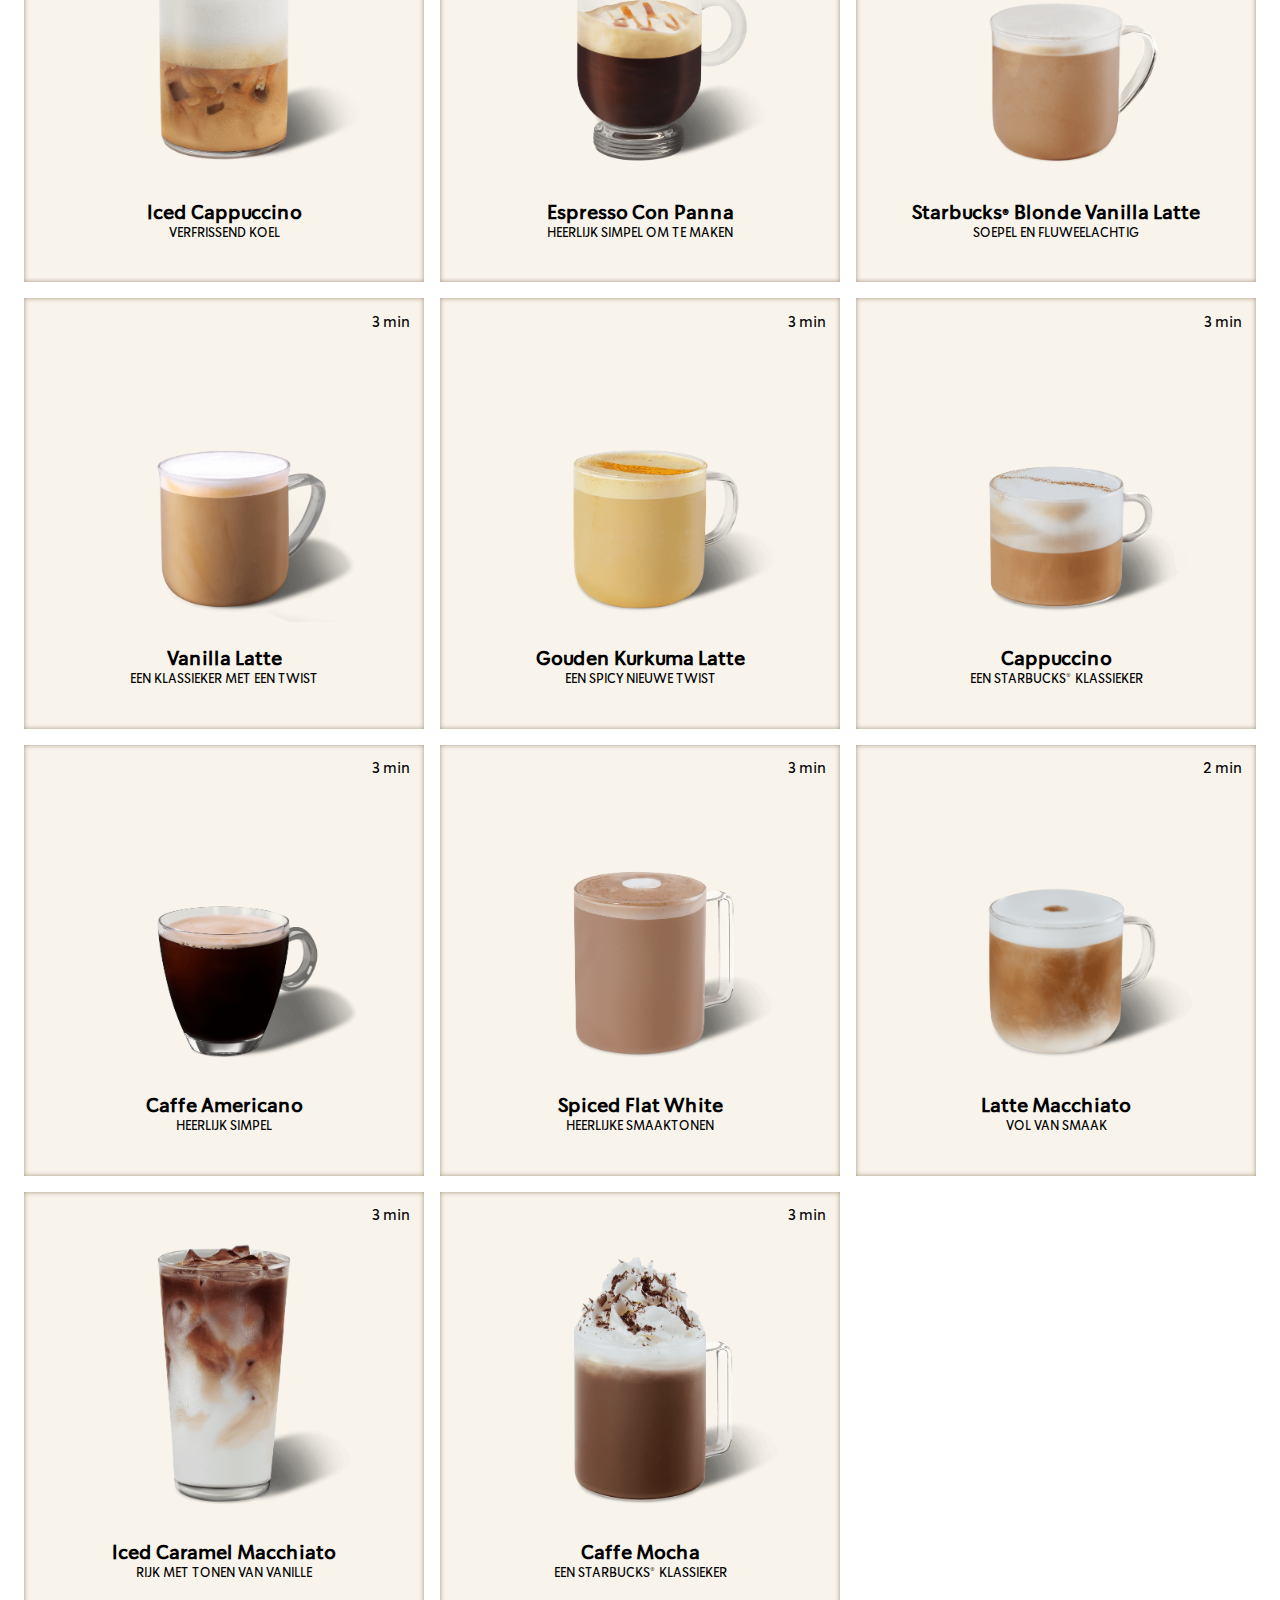
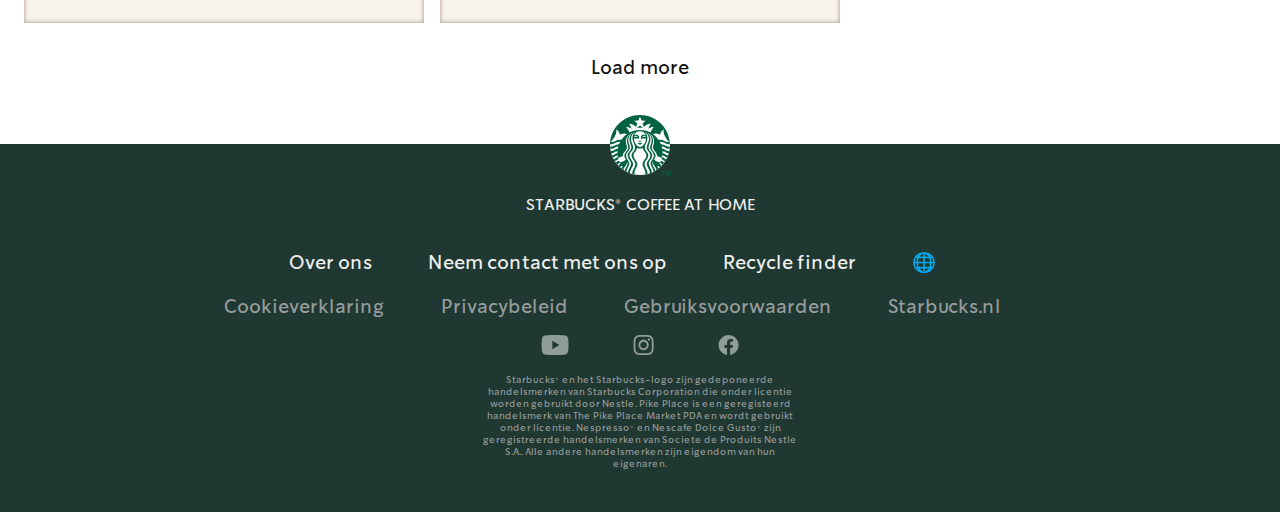
==== commit 2aab3205: "Wo 27sep 18:35" ====
--- a/koffierecepten.html
+++ b/koffierecepten.html
@@ -21,6 +21,7 @@
                 <li><a href="koffierecepten.html">Recepten</a></li>
                 <li><a href="overkoffie.html">Koffie</a></li>
             </ul>
+			<img src="images/hamburgermenu.svg" alt="Hamburgermenu icoontje">
         </nav>
 			<img src="images/Starbuckslogo.svg" alt="Starbuckslogo">
 		<nav>
--- a/styles/style.css
+++ b/styles/style.css
@@ -37,7 +37,7 @@
 /*************************/
 body {
 	margin: 0;
-	max-width: 100vw;
+	max-width: 100%;
 }
 
 .page2 main {
@@ -99,8 +99,8 @@
 nav ul {
 	display: flex;
 	flex-wrap: wrap;
+	justify-content: center;
 	padding: 0;
-	margin-left: 4em;
 }
   
 nav ul li {
@@ -126,9 +126,12 @@
 nav input:first-of-type {
 	padding: 1em;
 	border-radius: 2em;
-	margin-left: 16em;
-}
-  
+}
+
+nav > img:first-of-type {
+	display: none;
+}
+
 nav input:first-of-type {
 	margin: 0;
 }
@@ -141,10 +144,10 @@
 	box-shadow: 0px 0px 10px #036242;
 }
 
-@media screen and (max-width: 767px) {
+@media screen and (max-width: 871x) {
 	/* Verberg de "Waar te koop" knop */
 	nav button:first-of-type {
-	 	 display: none;
+	 	display: none;
 	}
 	
 	/* Toon het hamburgermenu-icoontje */
@@ -154,7 +157,6 @@
 		margin: 0;
 	}
 
-	nav button:first-of-type,
 	nav input:first-of-type {
 		padding: 1em;
 		border-radius: 2em;
@@ -162,11 +164,19 @@
 	}
 
 	nav {
-		margin:0.7em;
+		margin:1em;
 	}
 
 	nav img {
-		transform: scale(0.7);
+		margin: 1em;
+	}
+
+	nav > img:first-of-type {
+		display: flex;
+	}
+
+	nav ul:first-of-type {
+		display: none;
 	}
 
 	nav ul {
@@ -174,17 +184,6 @@
 		flex-wrap: wrap;
 		padding: 0;
 		margin-left: 0em;
-	}
-
-	nav ul li {
-		padding: 0;
-		margin-left: 0em;
-	}
-
-	nav ul li a {
-		text-decoration: none;
-		color: black;
-		font-size: 0.8em;
 	}
 
 	header {
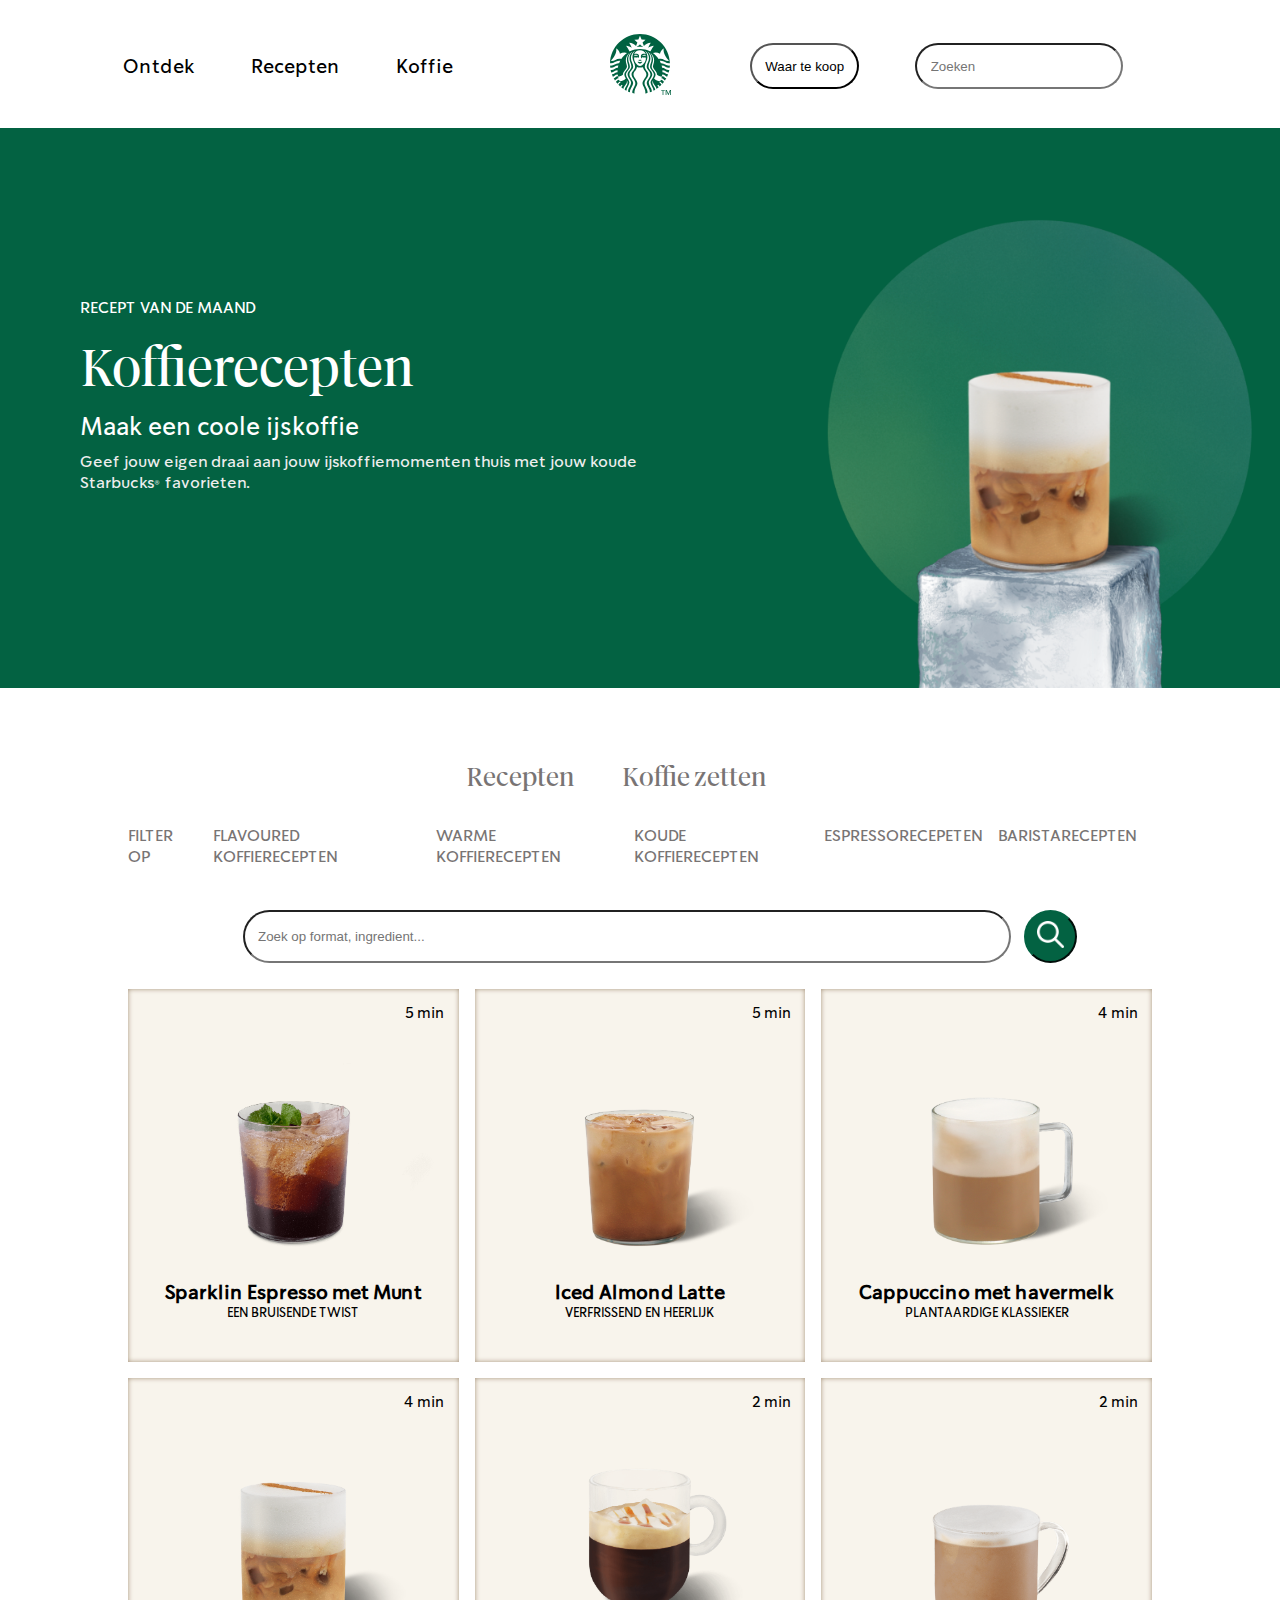
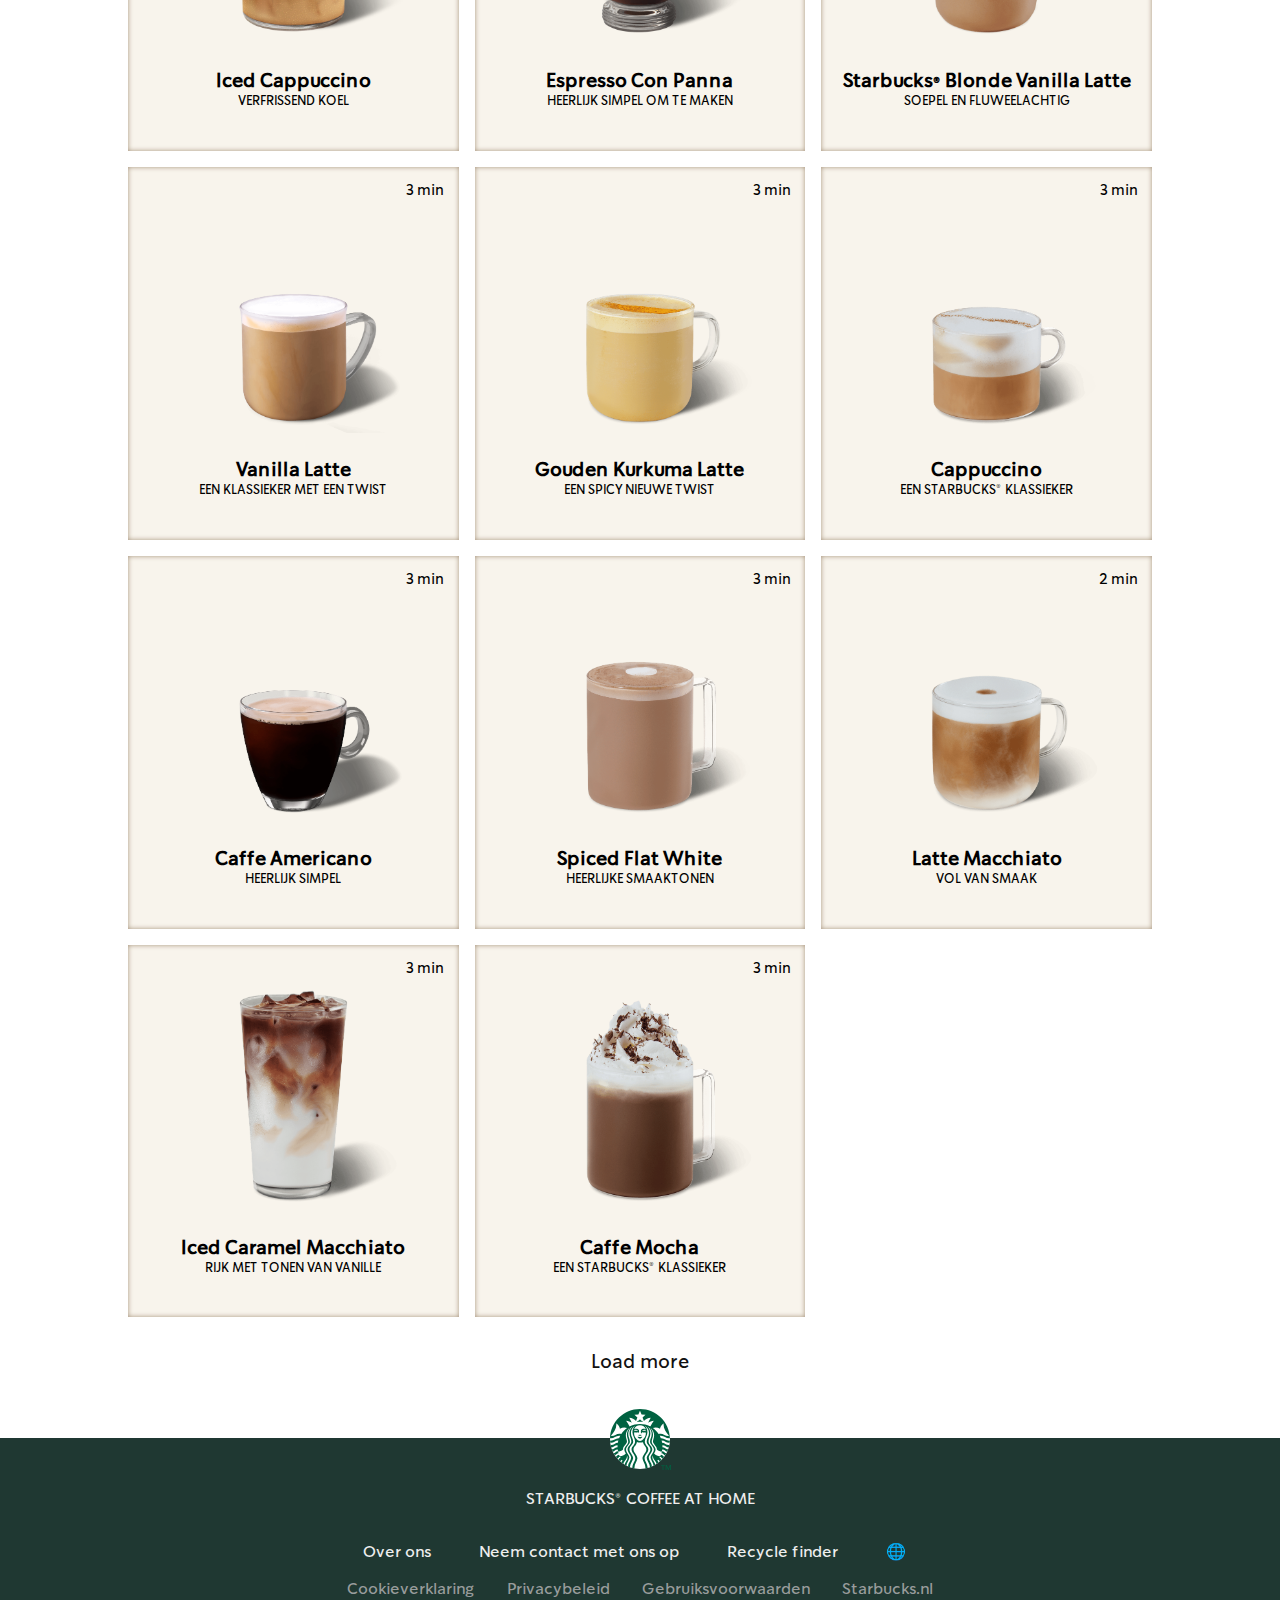
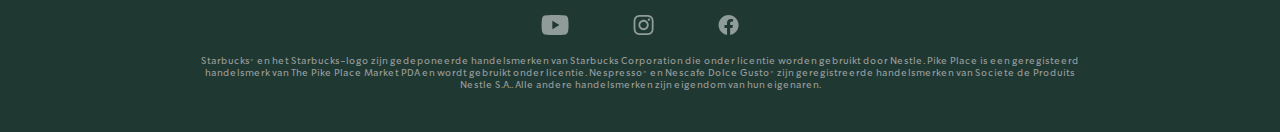
==== commit 3005b273: "Zo1okt 13:05" ====
--- a/koffierecepten.html
+++ b/koffierecepten.html
@@ -29,18 +29,19 @@
 				<li><button>Waar te koop</button></li>
 				<li><input type="text" id="Zoekfunctie" name="Zoekfunctie" placeholder="Zoeken"></li>
 			</ul>
+			<img src="images/search.svg" alt="Zoekicoontje">
 		</nav>
 	</header>
 	<!--main content-->
 	<main>
 		<section> <!--section 1-->
-			<article> 
-				<h2>RECEPT VAN DE MAAND</h2>
+			<div>
+				<p>RECEPT VAN DE MAAND</p>  <!--p van maken-->
 				<h1>Koffierecepten</h1>
 				<h2>Maak een coole ijskoffie</h2>
 				<p>Geef jouw eigen draai aan jouw ijskoffiemomenten thuis met jouw koude Starbucks® favorieten.</p>
-			</article>
-			<img src="images/HeaderRecepten.png" alt="Iced cappuccino op een ijsblok">
+			</div>
+			<img src="images/HeaderReceptenpagina.png" alt="Iced cappuccino op een ijsblok met groene achtergrond">
 		</section>
 		<section> <!--section 2 -->
 			<ul>
--- a/styles/style.css
+++ b/styles/style.css
@@ -96,102 +96,124 @@
 /* ALGEMENE NAVIGATIE PAGINA 1 EN 2 */
 /************************************/
 /* Default styles */
-nav ul {
+header nav ul {
 	display: flex;
 	flex-wrap: wrap;
 	justify-content: center;
 	padding: 0;
 }
   
-nav ul li {
+header nav ul li {
 	list-style-type: none;
 	padding-top: 0.2em;
 	padding-right: 3.5em;
 }
   
-nav ul li a {
+header nav ul li a {
 	text-decoration: none;
 	color: black;
 	font-size: 1.2em;
 }
   
-nav ul li a:hover,
-nav ul li a:active {
+header nav ul li a:hover,
+header nav ul li a:active {
 	text-decoration: underline;
 	color: #036242;
 	font-size: 1.2em;
 }
   
-nav button:first-of-type,
-nav input:first-of-type {
+header nav button:first-of-type,
+header nav input:first-of-type {
 	padding: 1em;
 	border-radius: 2em;
 }
 
-nav > img:first-of-type {
+header nav > img:first-of-type, 
+header nav > img:nth-of-type(3) {
 	display: none;
 }
 
-nav input:first-of-type {
+header nav input:first-of-type {
 	margin: 0;
 }
   
-nav input:first-of-type:hover,
-nav input:first-of-type:active,
-nav button:first-of-type:hover,
-nav button:first-of-type:active {
+header nav input:first-of-type:hover,
+header nav input:first-of-type:active,
+header nav button:first-of-type:hover,
+header nav button:first-of-type:active {
 	border-color: #036242;
 	box-shadow: 0px 0px 10px #036242;
 }
 
-@media screen and (max-width: 871x) {
-	/* Verberg de "Waar te koop" knop */
-	nav button:first-of-type {
-	 	display: none;
-	}
-	
-	/* Toon het hamburgermenu-icoontje */
-	nav input:first-of-type {
-	  	display: block;
-	  	width: 6em;
-		margin: 0;
-	}
-
-	nav input:first-of-type {
-		padding: 1em;
-		border-radius: 2em;
-		margin: 0;
-	}
-
-	nav {
-		margin:1em;
-	}
-
-	nav img {
-		margin: 1em;
-	}
-
-	nav > img:first-of-type {
-		display: flex;
-	}
-
-	nav ul:first-of-type {
-		display: none;
-	}
-
-	nav ul {
+/* CSS voor het schermformaat van max 767px  */
+@media screen and (max-width: 767px) {
+    header nav {
 		display: flex;
 		flex-wrap: wrap;
-		padding: 0;
-		margin-left: 0em;
-	}
-
-	header {
+		justify-content: space-between; /* Verdeel de elementen gelijkmatig over de horizontale as */
+		align-items: center; /* Centreer de elementen verticaal */
+		padding: 0 1em;
+	}
+
+    header nav ul li {
+        width: 100%; /* Volledige breedte voor elk item */
+    }
+
+	header nav img:first-of-type {
+		display: block;
+
+	}
+
+	header nav ul:first-of-type {
+		display: none;
+	}
+
+	header nav ul:nth-of-type(2) {
+		display: none;
+	}
+
+	header nav:nth-of-type(2) img {
+		display: block;
+		margin-right: 0.2em;
+		margin-left: auto;
+		width: 2.5em;
+	}
+}
+
+/* CSS voor het schermformaat tussen 768px en 909px */
+@media screen and (min-width: 768px) and (max-width: 909px) {
+    header nav {
+		display: flex;
+		flex-wrap: wrap;
 		max-width: 100vw;
-		padding: 0;
+	}
+
+    header nav ul li {
+        width: 100%; /* Volledige breedte voor elk item */
+		margin-bottom: 0.1em;
+    }
+
+	header nav ul:first-of-type {
+		display: flex;
+		flex-wrap: nowrap;
+		margin-left: 3em;
+	}
+
+	header nav ul:first-of-type li:first-of-type {
+		display: none;
+	}
+
+	header nav button {
+		display: none;
+	}
+
+	header nav:nth-of-type(2) {
+		margin-right: 0.5em;
+		margin-left: auto;
 	}
 }
   
+
 
 
 
@@ -205,37 +227,89 @@
 
 
 
-
 /*****************/
 /* EERSTE SECTIE */
 /*****************/
-main > section:first-of-type {
-	background-color: #036242;
-	display: flex;
-	align-items: center;
-	justify-content: space-between;
-	margin: 0;
-}
-
 main article:first-of-type {
 	margin: 0;
 	padding-left: 12em;
 }
 
-section:first-of-type p:first-of-type {
-	color: var(--color-text2);
-}
-
-/* Afbeeldingen in de eerste sectie */
-main > section:first-of-type img {
-	height: 35em;
-	width: auto;
-	margin-right: 6em;
-	margin-left: 8em;
-	margin-top: 4em;
-}
-
-
+section:first-of-type p:last-of-type {
+	color: var(--color-text2);
+	max-width: 80%;
+}
+
+section:first-of-type > div:first-of-type {
+	position: relative;
+	overflow: hidden; /* Voorkom dat de tekst buiten de sectie valt */
+	display: flex;
+	flex-wrap: wrap;
+	flex-direction: column;
+	text-align:left; /* Uitlijnen van tekst in het midden van de afbeelding */
+	margin-top: 10em;
+	max-width: 50em;
+	margin-bottom: 14em;
+	margin-left: 5em;
+}
+  
+section:first-of-type > img:first-of-type {
+	position: absolute;
+	margin: 0;
+	top: 8em;
+	width: 100%; /* Breedte 100% van de pagina */
+	height: 35em; /* Hoogte instellen op 35em */
+	object-fit: cover; /* Bijsnijden (croppen) om de verhoudingen te behouden */
+	overflow: hidden;
+}
+
+div:first-of-type h1,
+div:first-of-type h2,
+div:first-of-type p {
+	position: relative; /* Breng de tekst naar voren */
+	z-index: 1; /* Plaats de tekst bovenop de afbeelding */
+	padding: 0; /* Voeg wat ruimte toe rond de tekst voor leesbaarheid */
+	margin-top: 0.5em;
+	margin-bottom: 0em;
+	color: white;
+}
+
+/* CSS voor het schermformaat kleiner dan 768px */
+@media screen and (max-width: 767px) {
+    section:first-of-type > div:first-of-type {
+		display: flex;
+		flex-wrap: wrap;
+		flex-direction: column;
+		text-align:left; /* Uitlijnen van tekst in het midden van de afbeelding */
+		margin-top: 2em;
+		margin-bottom: 1em;
+		margin-left: 2em;
+		margin-right: 2em;
+    }
+
+    section:first-of-type img {
+        display: none;
+    }
+	
+	section:first-of-type {
+		background-color: #036242;
+		padding-top: 2em;
+		padding-bottom: 2em;
+		width: 100%;
+	}
+
+	section:first-of-type h1 {
+		font-size: 2.5em;
+	}
+}
+
+/* CSS voor het schermformaat groter dan 768px */
+@media screen and (min-width: 767px) {
+
+    section:first-of-type img {
+        width: 100%;
+    }
+}
 
 
 
@@ -290,6 +364,53 @@
 	font-family: "NormalText";
 	text-decoration: underline;
 	color: #036242;
+}
+
+/* CSS voor het schermformaat van max 767px  */
+@media screen and (max-width: 767px) {
+    section:nth-of-type(2) ul {
+        width: 90vw;
+        margin-left: 2em;
+        margin-right: 2em;
+    }
+
+    section:nth-of-type(2) ul li {
+        width: 100%; /* Volledige breedte voor elk item */
+        margin-bottom: 1em; /* Voeg wat ruimte toe onder elk item */
+		display: flex;
+		flex-wrap: wrap;
+    }
+
+	section:nth-of-type(2) ul li:first-of-type {
+		display: flex;
+		justify-content: left;
+	}
+}
+
+/* CSS voor het schermformaat tussen 768px en 1200px */
+@media screen and (min-width: 768px) and (max-width: 1200px) {
+    section:nth-of-type(2) ul {
+		width: 80vw;
+    }
+
+    section:nth-of-type(2) ul li {
+		display: flex;
+		flex-wrap: wrap;
+		justify-content: center;
+    }
+}
+
+/* CSS voor het schermformaat van minimaal 1200px */
+@media screen and (min-width: 1200px) {
+    section:nth-of-type(2) ul {
+		width: 80vw;
+    }
+
+    section:nth-of-type(2) ul li {
+		display: flex;
+		flex-wrap: nowrap;
+		justify-content: center;
+    }
 }
 
 
@@ -348,7 +469,18 @@
 	margin-left: 1em;
 }
 
-
+/* CSS voor het schermformaat kleiner dan 768px (eerste mediaquery) */
+@media screen and (max-width: 767px) {
+    section:nth-of-type(3) {
+		display: flex;
+		flex-wrap: wrap;
+		justify-content: space-between;
+		margin-top: 2em;
+		margin-bottom: 1em;
+		margin-left: 2em;
+		margin-right: 2em;
+    }
+}
 
 
 
@@ -420,6 +552,47 @@
 	font-size: 0.8em;
 }
 
+/* CSS voor het schermformaat kleiner dan 768px (eerste mediaquery) */
+@media screen and (max-width: 767px) {
+    section:nth-of-type(4) ul {
+        grid-template-columns: repeat(1, 1fr); /* 1 kolom in plaats van drie */
+        gap: 0.5em; /* Verminder de ruimte tussen de grid-items */
+        width: 90vw;
+        margin-left: 2em;
+        margin-right: 2em;
+    }
+
+    section:nth-of-type(4) ul li {
+        width: 100%; /* Volledige breedte voor elk item */
+        margin-bottom: 1em; /* Voeg wat ruimte toe onder elk item */
+    }
+}
+
+/* CSS voor het schermformaat tussen 768px en 1200px */
+@media screen and (min-width: 768px) and (max-width: 1200px) {
+    section:nth-of-type(4) ul {
+        grid-template-columns: repeat(2, 1fr); /* Twee kolommen in plaats van drie */
+        gap: 1em; /* Verminder de ruimte tussen de grid-items */
+        width: 80vw;
+    }
+
+    section:nth-of-type(4) ul li {
+        width: 100%; /* Volledige breedte voor elk item */
+    }
+}
+
+/* CSS voor het schermformaat van minimaal 1200px */
+@media screen and (min-width: 1200px) {
+    section:nth-of-type(4) ul {
+        grid-template-columns: repeat(3, 1fr); /* Twee kolommen in plaats van drie */
+        gap: 1em; /* Verminder de ruimte tussen de grid-items */
+        width: 80vw;
+    }
+
+    section:nth-of-type(4) ul li {
+        width: 100%; /* Volledige breedte voor elk item */
+    }
+}
 
 
 
@@ -526,16 +699,17 @@
 	background-color:white;
 }
 
-.page2 > section:first-of-type > article:first-of-type {
+.page2 > section:first-of-type > div:first-of-type {
 	position: relative;
 	overflow: hidden; /* Voorkom dat de tekst buiten de sectie valt */
 	display: flex;
 	flex-wrap: wrap;
-	align-content: center;
-	align-items:center;
 	text-align:left; /* Uitlijnen van tekst in het midden van de afbeelding */
-	margin-top: 7em;
 	max-width: 50em;
+	margin-top: 10em;
+	max-width: 50em;
+	margin-bottom: 14em;
+	margin-left: 5em;
 }
   
 .page2 > section:first-of-type > img:first-of-type {
@@ -898,11 +1072,11 @@
 }
 
 p {
-	font-family: "NormalText", Arial;
+	font-family: "NormalText";
 }
 
 a {
-	font-family: "NormalText", Arial;
+	font-family: "NormalText";
 }
 
 
@@ -920,15 +1094,26 @@
 	align-items: center;
 	text-align: center;
 	padding-bottom: 2em;
-}
-  
+	max-width: 100vw;
+}
+
+footer ul {
+	padding: 0em;
+	display: flex;
+}  
+
+footer ul li {
+	margin-left: 1em;
+	margin-right: 1em;
+}
+
 footer > img:first-of-type {
 	margin: 0 auto; /* Horizontaal centreren van het logo */
 	position: relative;
 	bottom: 2em;
 }
   
-footer > p:first-of-type {
+footer p:first-of-type {
 	color: var(--color-text2);
 	text-transform: uppercase;
 	position: relative;
@@ -936,9 +1121,10 @@
 	margin: 0;
 }
 
-footer > a {
+footer a {
 	margin: 1em 0; /* Verticaal centreren van de tekst met wat ruimte boven en onder */
 	color: var(--color-text2);
+	text-decoration: none;
 }
 
 a:focus {
@@ -955,6 +1141,10 @@
 	color:var(--color-text2);
 }
 
+footer nav ul:first-of-type li a:last-of-type {
+	margin-left: 1em;
+}
+
 footer nav ul:nth-of-type(2) li a {
 	color: #989c9c;
 }
@@ -973,7 +1163,33 @@
 footer p:last-of-type {
 	color: #989c9c;
 	font-size: 0.6em;
-	margin-right: 50em;
-	margin-left: 50em;
+	margin-right: 20em;
+	margin-left: 20em;
 	padding-top: 1em;
 }
+
+@media screen and (max-width: 767px) {
+    footer {
+        margin: 0em;
+    }
+
+    footer nav, 
+	footer article, 
+	footer p:last-of-type {
+		display: none;
+	}
+}
+
+/* CSS voor het schermformaat tussen 768px en 1200px (tweede mediaquery) */
+@media screen and (min-width: 768px) and (max-width: 1200px) {
+    footer {
+        margin: 0em;
+		max-width: 100vw;
+    }
+
+	footer nav,
+	footer article,
+	footer p {
+		max-width: 80vw;
+	}
+}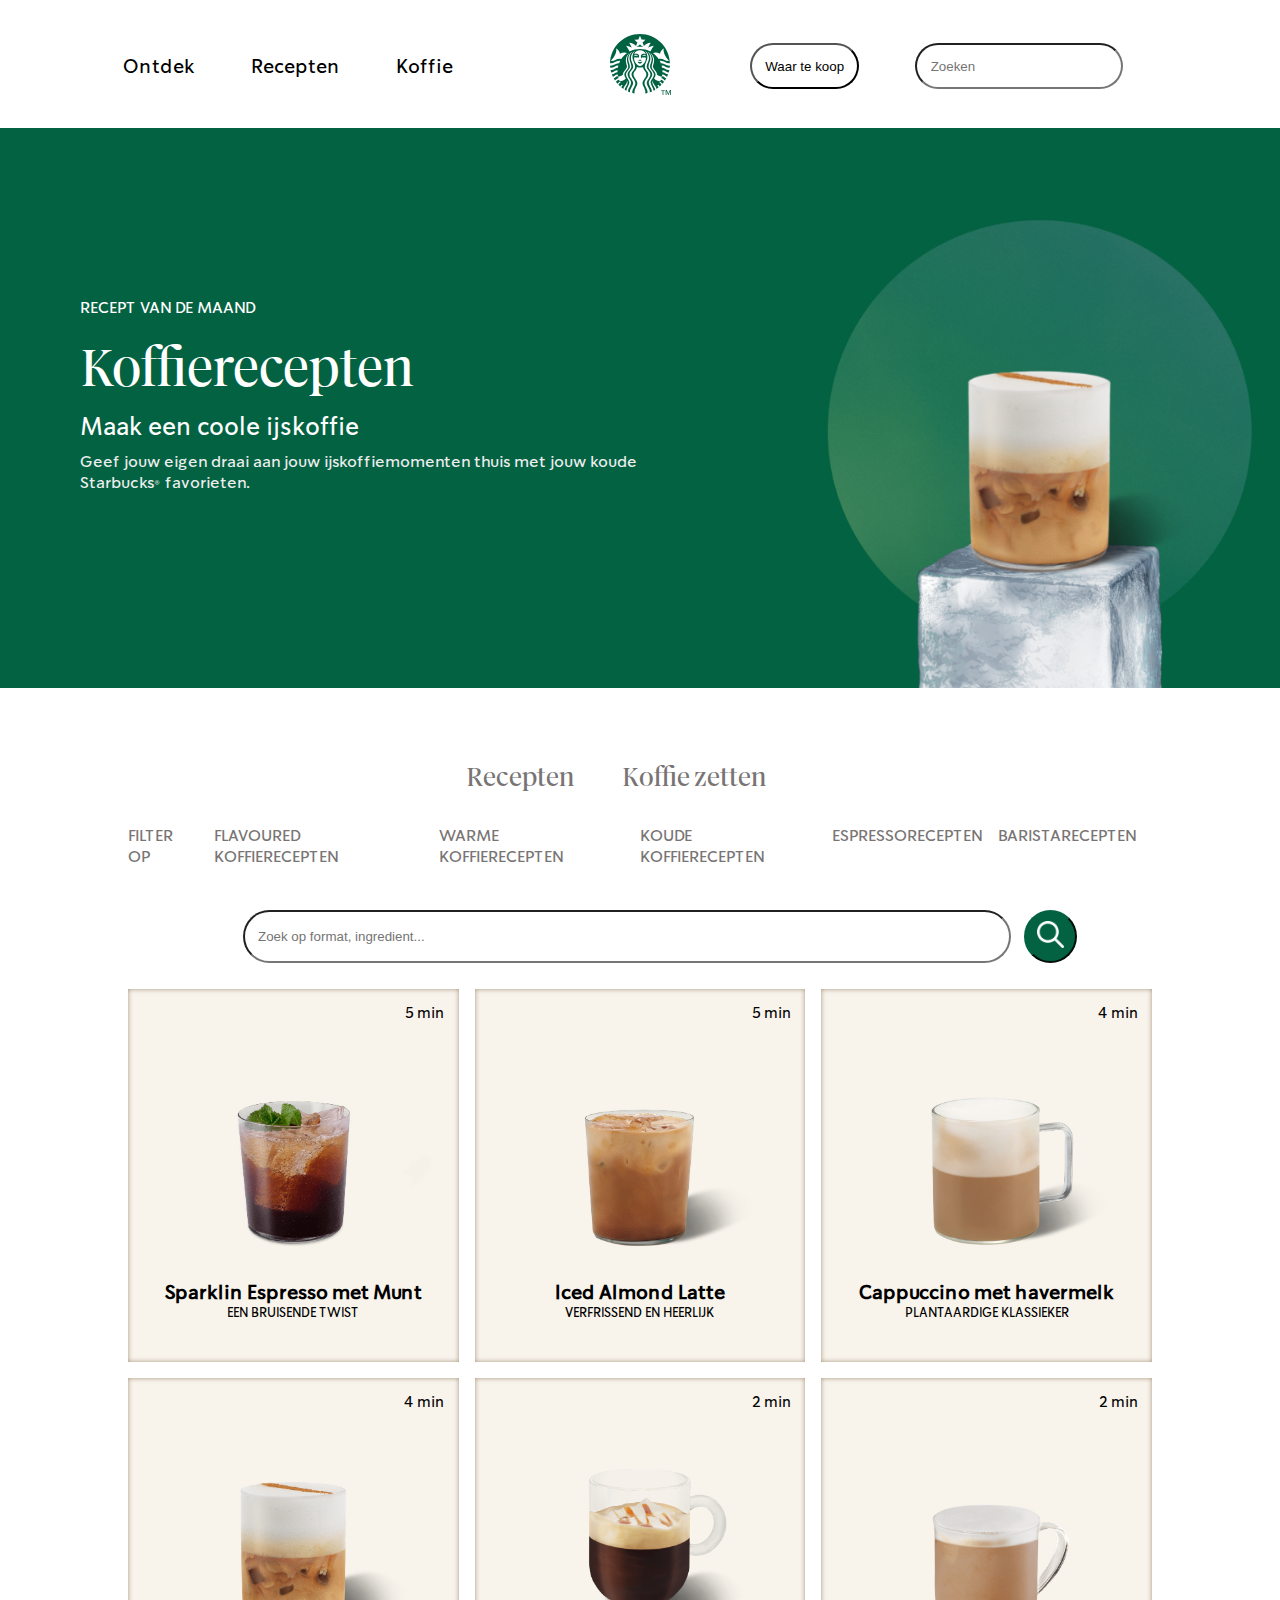
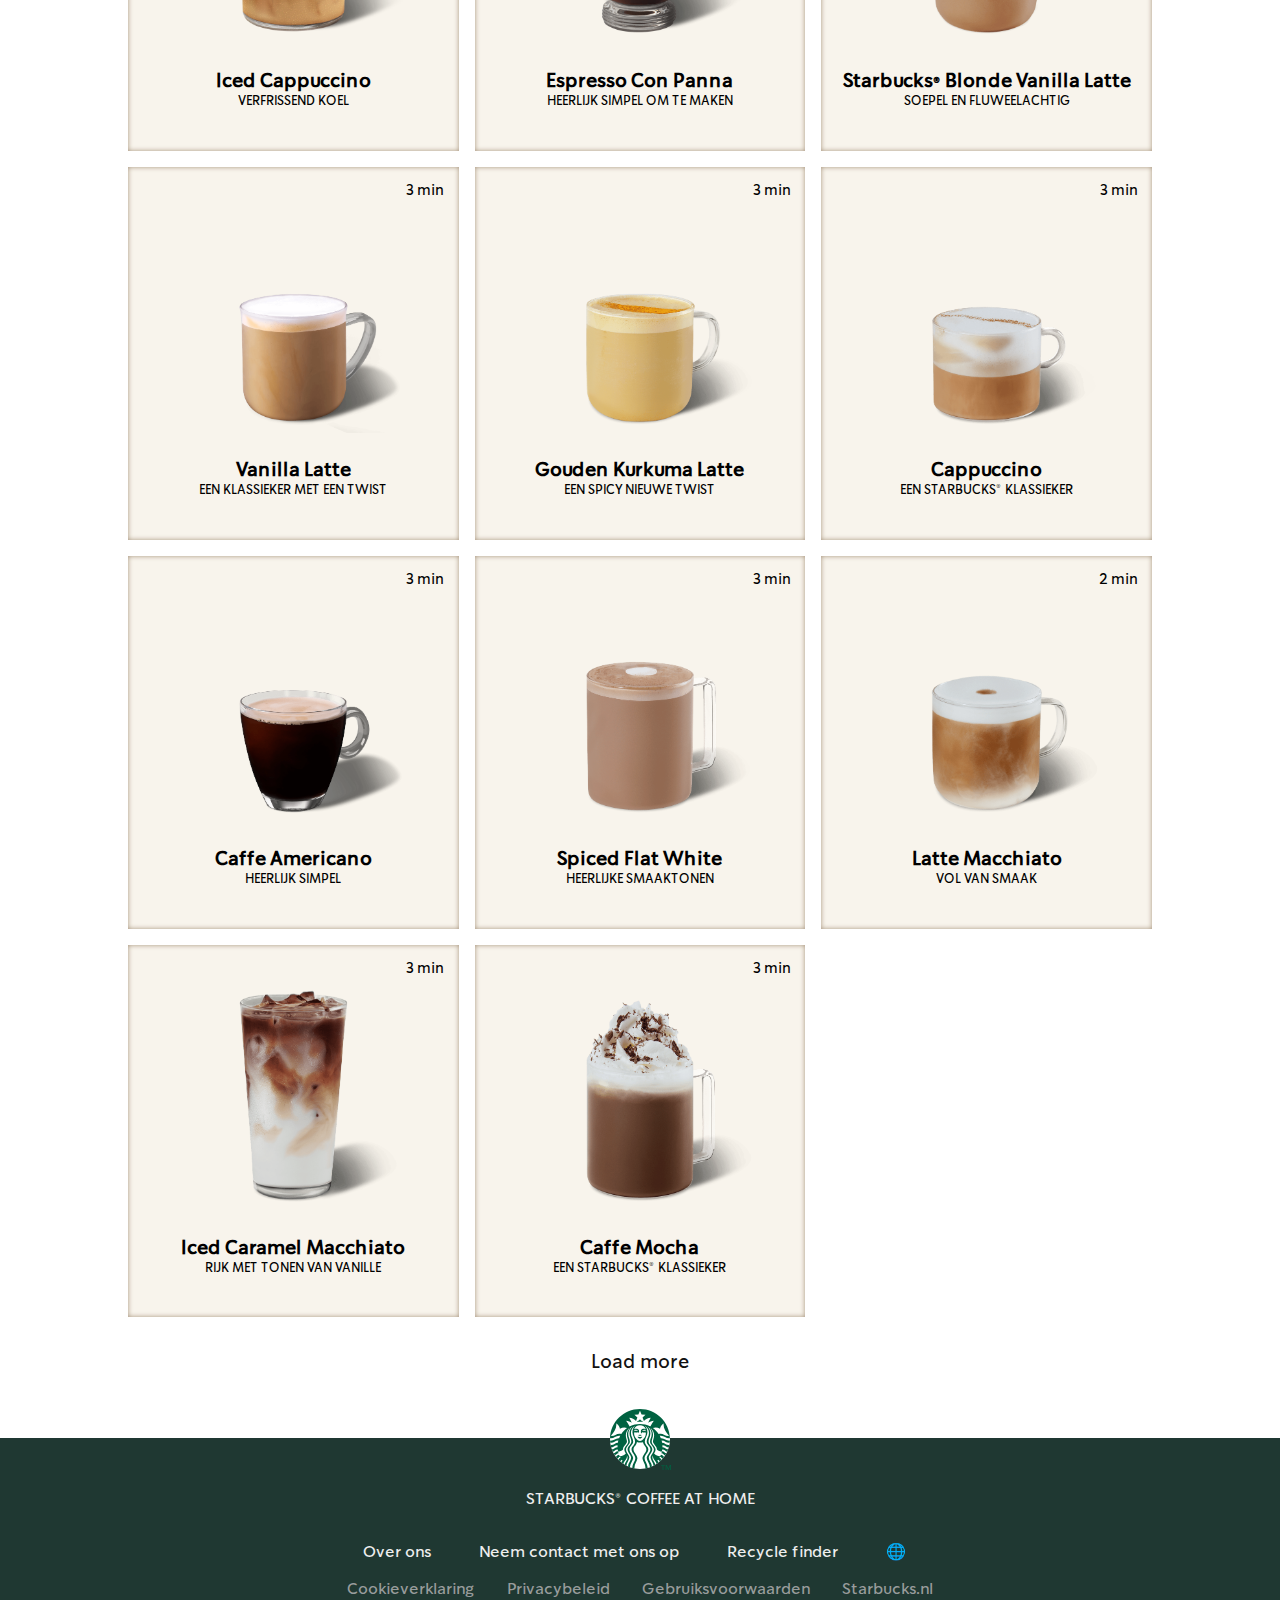
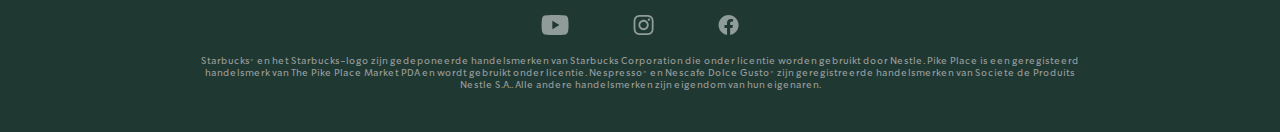
==== commit 88b299bd: "Ma2okt 11:50" ====
--- a/koffierecepten.html
+++ b/koffierecepten.html
@@ -54,7 +54,7 @@
 					<a href="overkoffie.html">FLAVOURED KOFFIERECEPTEN</a>
 					<a href="overkoffie.html">WARME KOFFIERECEPTEN</a>
 					<a href="overkoffie.html">KOUDE KOFFIERECEPTEN</a>
-					<a href="overkoffie.html">ESPRESSORECEPETEN</a>
+					<a href="overkoffie.html">ESPRESSORECEPTEN</a>
 					<a href="overkoffie.html">BARISTARECEPTEN</a>
 				</li>
 			</ul>
--- a/styles/style.css
+++ b/styles/style.css
@@ -291,7 +291,7 @@
         display: none;
     }
 	
-	section:first-of-type {
+	main > section:first-of-type {
 		background-color: #036242;
 		padding-top: 2em;
 		padding-bottom: 2em;
@@ -475,7 +475,6 @@
 		display: flex;
 		flex-wrap: wrap;
 		justify-content: space-between;
-		margin-top: 2em;
 		margin-bottom: 1em;
 		margin-left: 2em;
 		margin-right: 2em;
@@ -691,6 +690,31 @@
 	box-shadow: 5px 5px white;
 }
 
+/* CSS voor het schermformaat kleiner dan 970px */
+@media screen and (max-width: 970px) {
+    .page2 img:first-of-type  {
+		display: flex;
+	}
+
+	.page2 h4 {
+		padding: 0em;
+	}
+
+	.page2 p {
+		max-width: 80vw;
+	}
+
+	.page2 h3:nth-of-type(2),
+	.page2 h3:nth-of-type(3),
+	.page2 h3:nth-of-type(4),
+	.page2 h3:nth-of-type(5),
+	.page2 h3:nth-of-type(6) {
+		margin-top: 2em;
+		margin-left: 1em;
+		padding: 0em;
+    }
+} 
+
 
 /**************/
 /* SECTIE 1 P2*/
@@ -730,6 +754,43 @@
 	padding: 0; /* Voeg wat ruimte toe rond de tekst voor leesbaarheid */
 }
 
+/* CSS voor het schermformaat kleiner dan 768px */
+@media screen and (max-width: 767px) {
+    .page2 > section:first-of-type > div:first-of-type {
+		display: flex;
+		flex-wrap: wrap;
+		flex-direction: column;
+		text-align:left; /* Uitlijnen van tekst in het midden van de afbeelding */
+		margin-top: 2em;
+		margin-bottom: 1em;
+		margin-left: 2em;
+		margin-right: 2em;
+    }
+
+    .page2 > section:first-of-type img {
+        display: none;
+    }
+	
+	.page2 > section:first-of-type {
+		background-color: rgb(59, 42, 30);
+		padding-top: 2em;
+		padding-bottom: 2em;
+		width: 100%;
+	}
+
+	.page2 > section:first-of-type h1 {
+		font-size: 2.5em;
+	}
+}
+
+/* CSS voor het schermformaat groter dan 768px */
+@media screen and (min-width: 767px) {
+
+    .page2 > section:first-of-type img {
+        width: 100%;
+    }
+}
+
 
 
 
@@ -741,7 +802,14 @@
 	margin-top: 8em;
 }
 
-
+/* CSS voor het schermformaat kleiner dan 768px */
+@media screen and (max-width: 978px) {
+    .page2 h3:first-of-type {
+		margin-top: 2em;
+		margin-left: 1em;
+		padding: 0em;
+    }
+}
 
 
 
@@ -865,6 +933,20 @@
 	right: 2em; /* Rechtsboven uitlijnen */
 }
 
+/* CSS voor het schermformaat kleiner dan 978px */
+@media screen and (max-width: 978px) {
+    .page2 > div:first-of-type,
+	.page2 div:nth-of-type(3),
+	.page2 div:nth-of-type(5) {
+		display: flex;
+		flex-wrap: wrap;
+		justify-content: center;
+		align-items: center;
+		position: relative;
+		margin-left: 0em;
+		max-width: 100vw;
+	}
+}
 
 
 
@@ -970,7 +1052,18 @@
 	margin-bottom: 6em;
 }
 
-
+/* CSS voor het schermformaat kleiner dan 978px */
+@media screen and (max-width: 978px) {
+	.page2 div:nth-of-type(2),
+	.page2 div:nth-of-type(6) {
+		display: flex;
+		flex-wrap: wrap;
+		justify-content: center;
+		align-items: center;
+		margin-left: 0em;
+		max-width: 100vw;
+	}
+}
 
 
 
